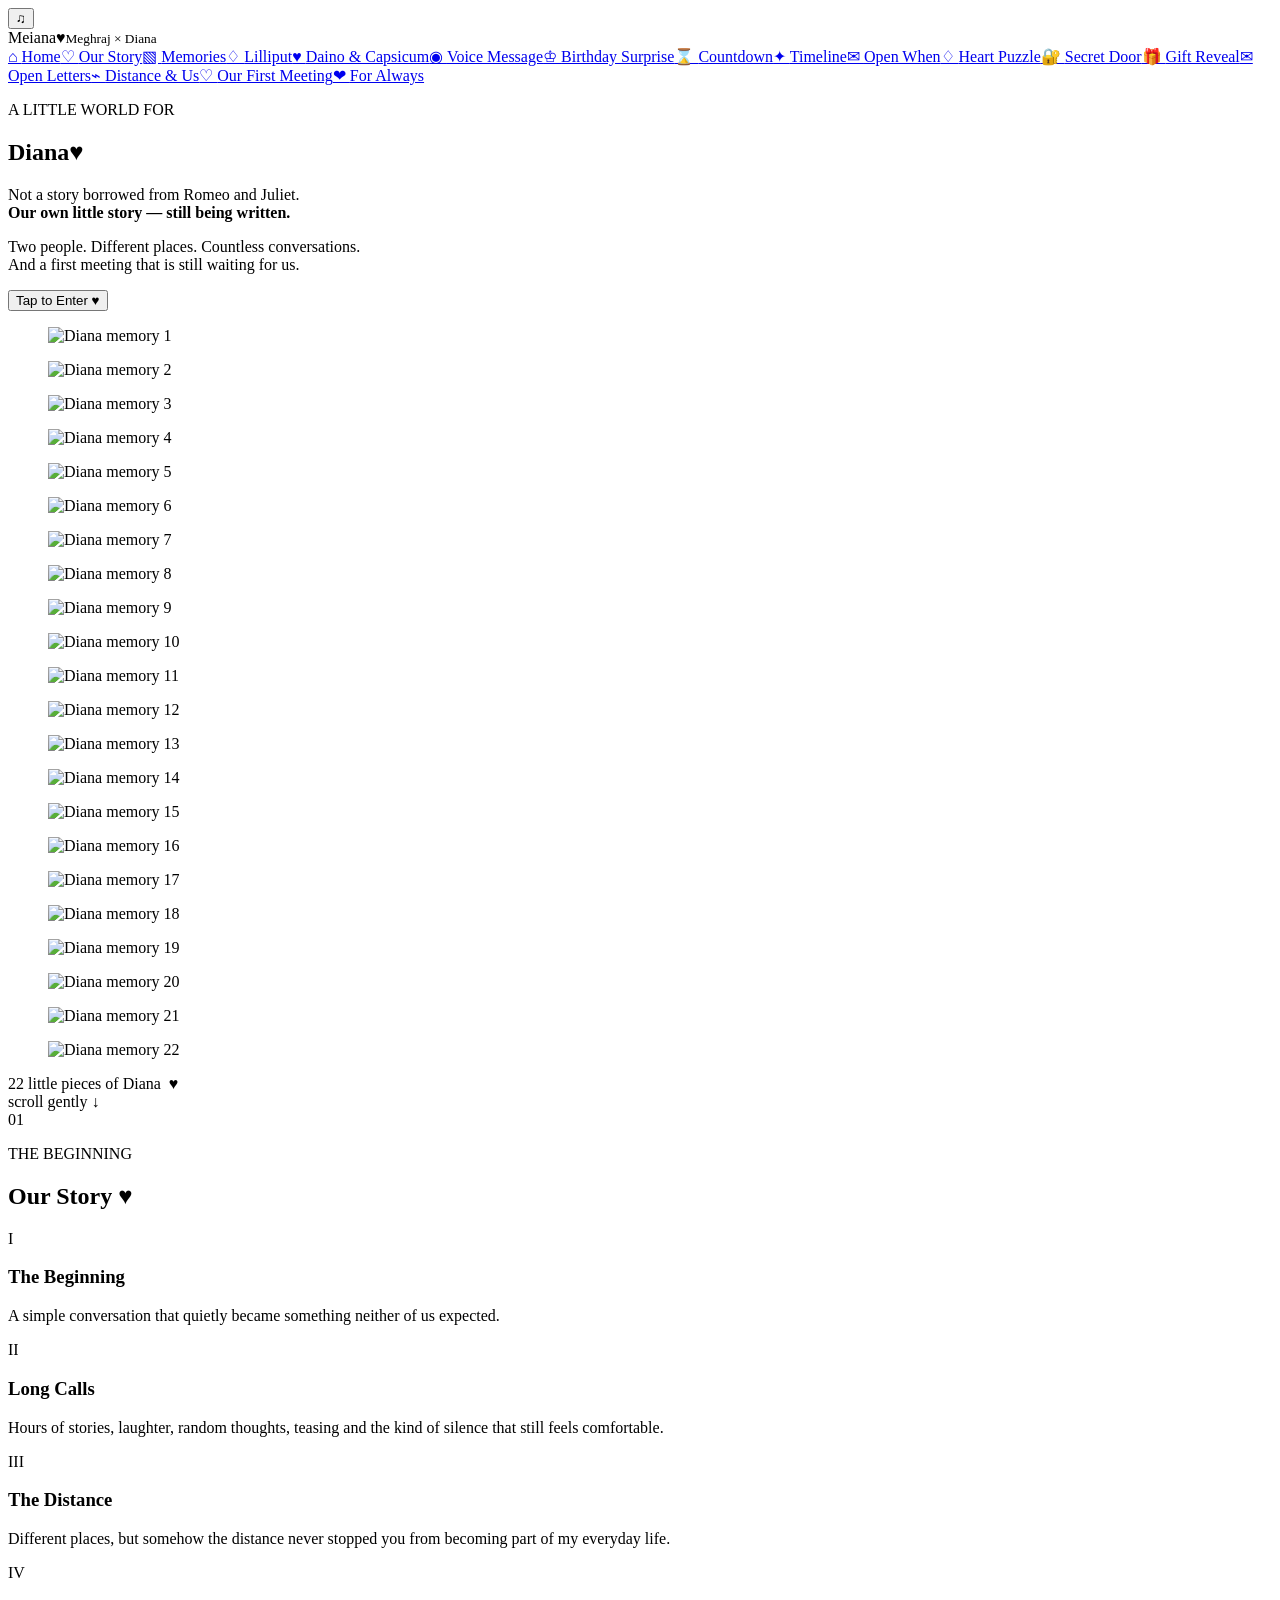
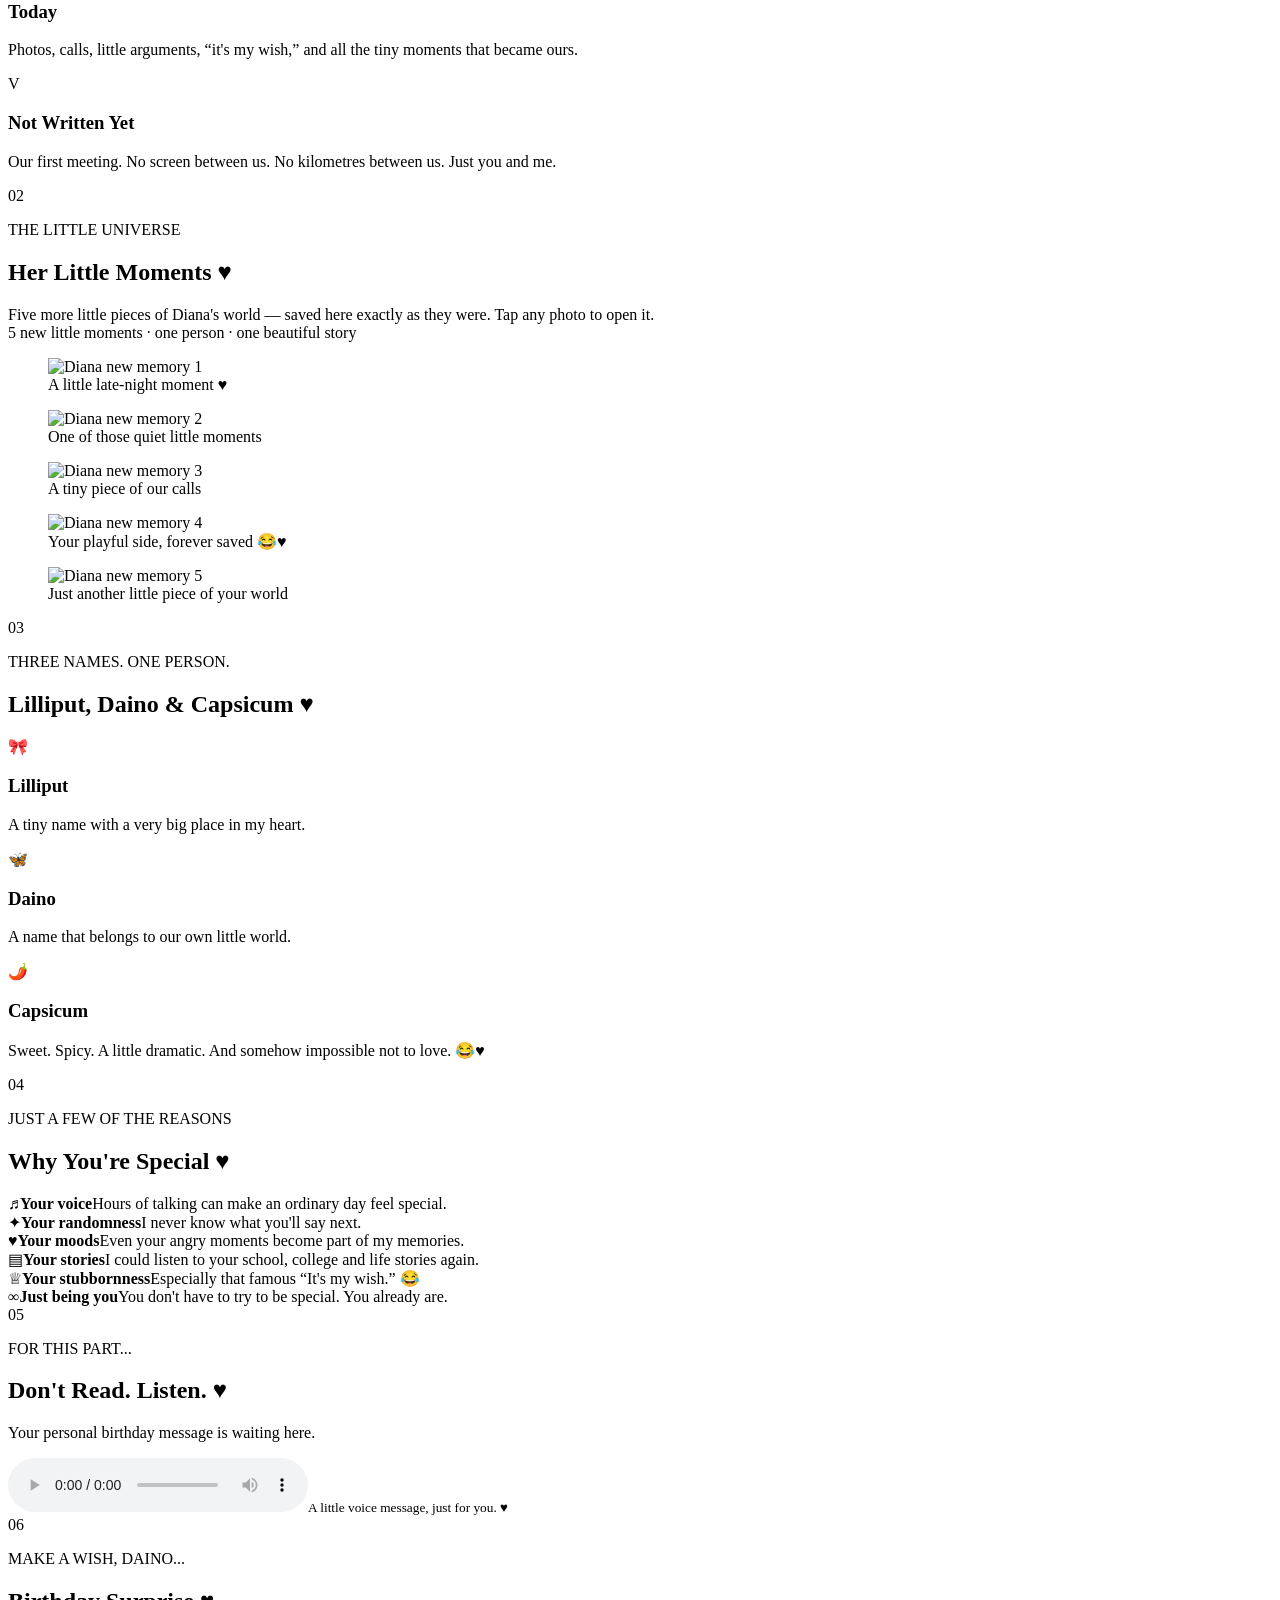
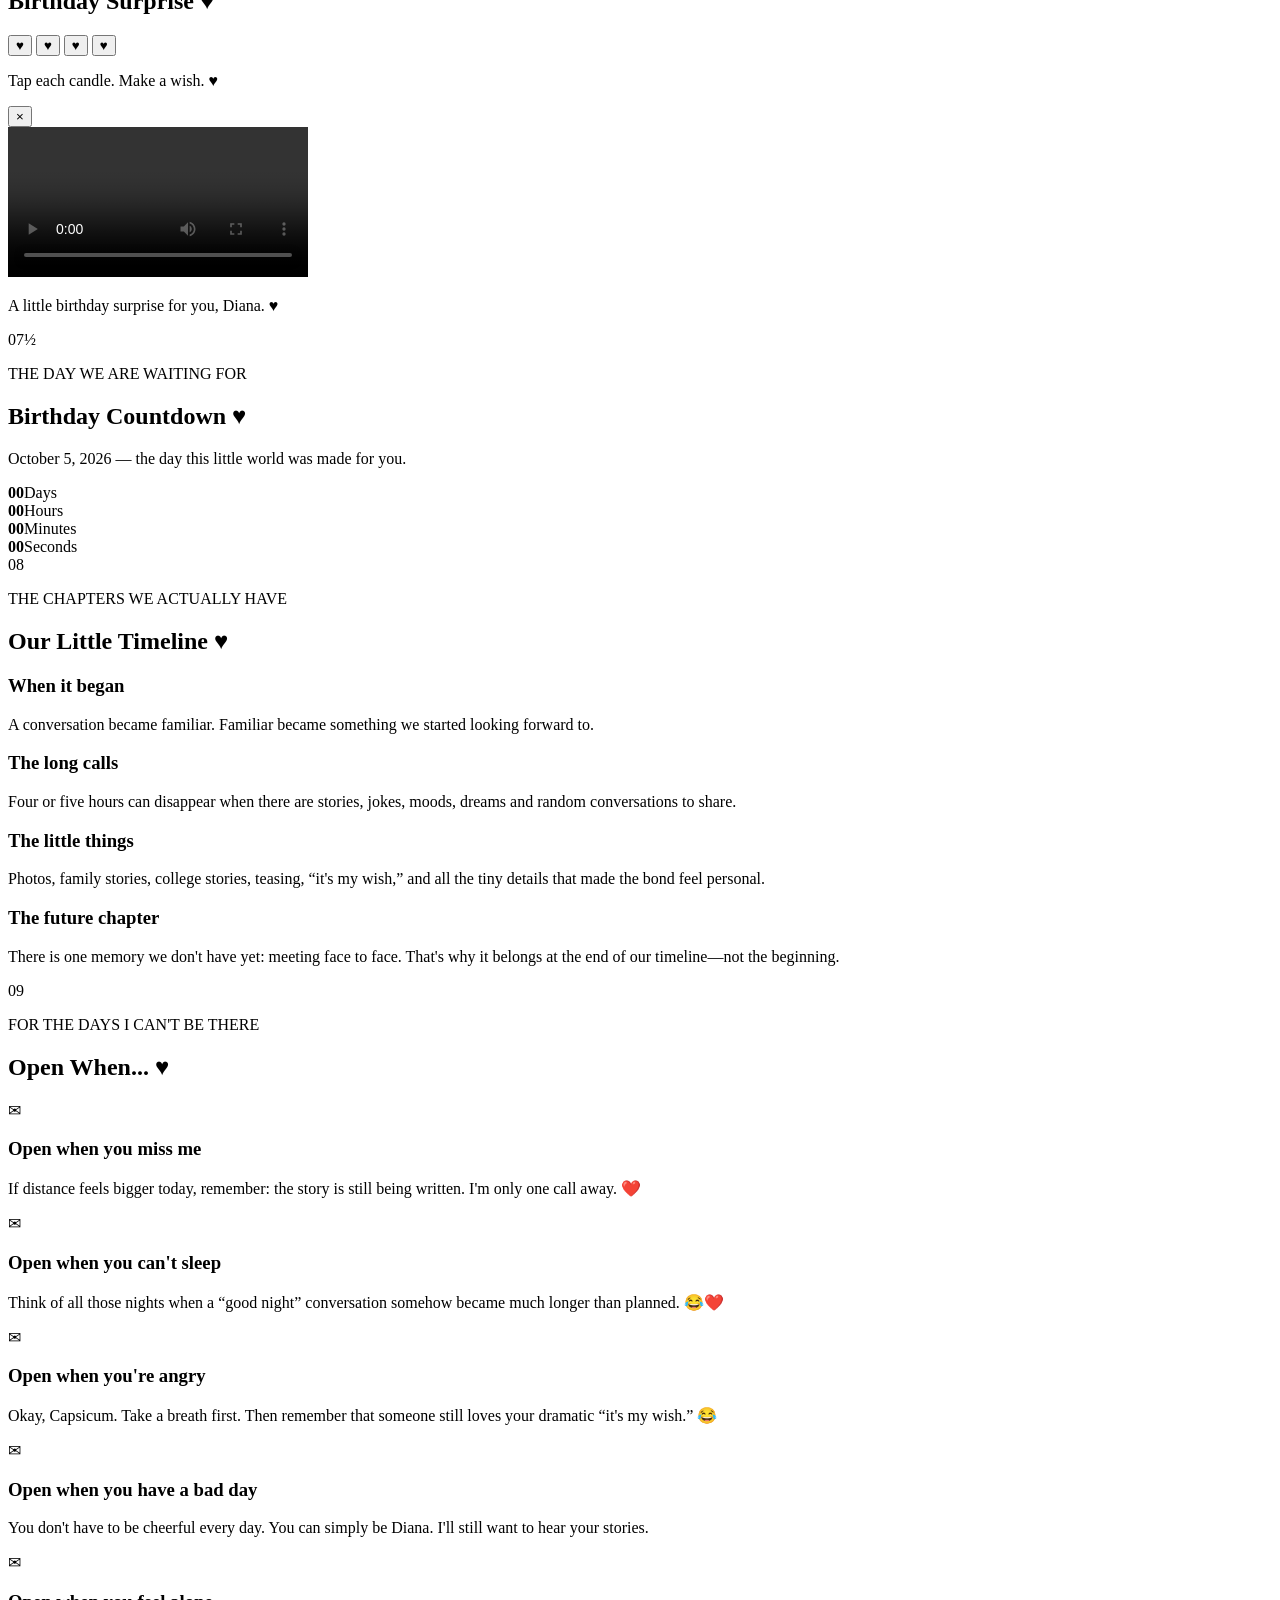
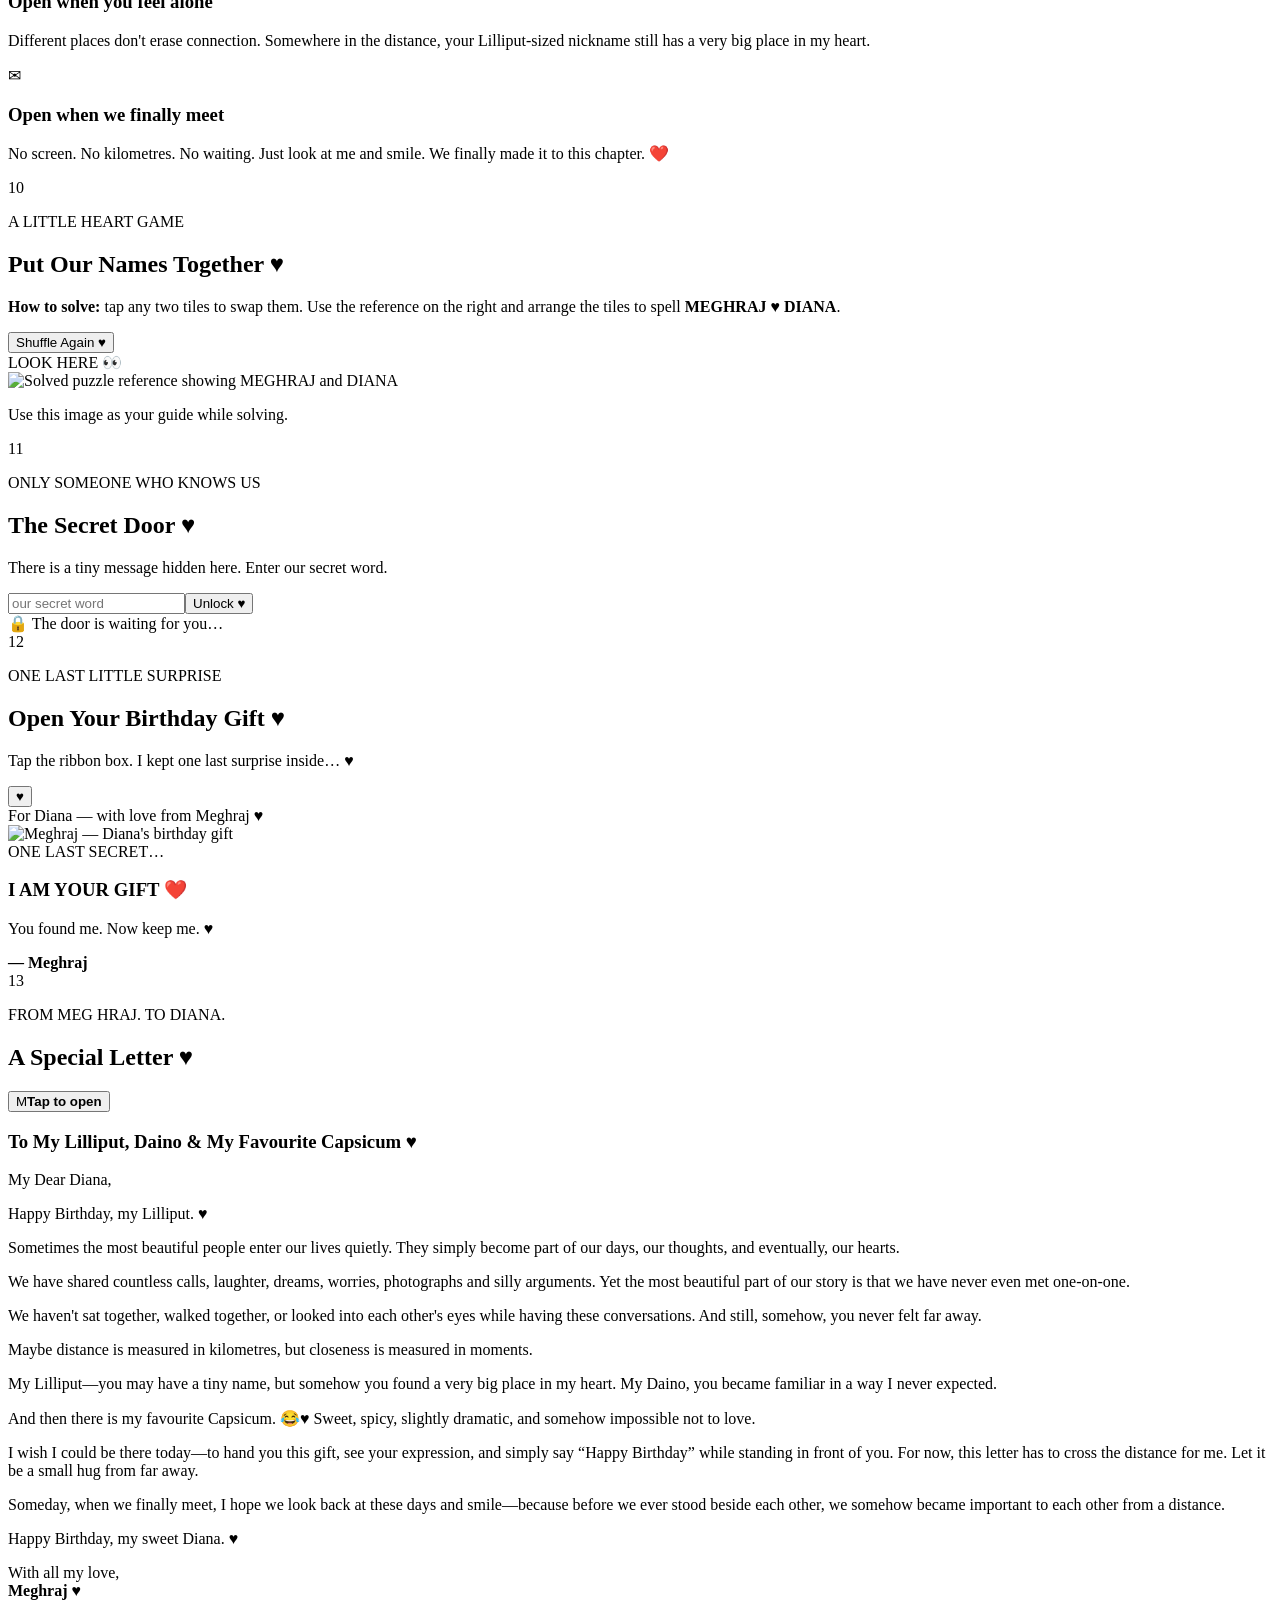
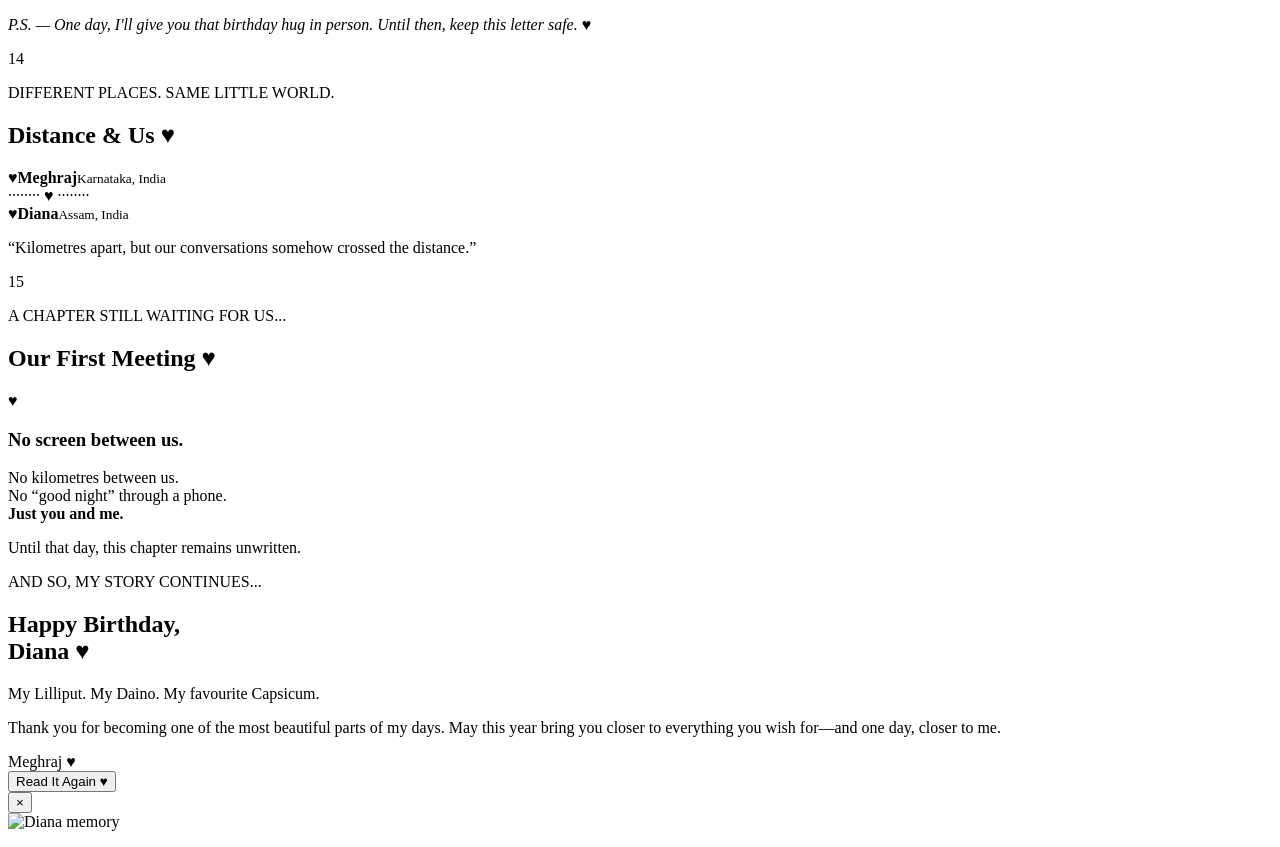
==== index.html @ f317f1fc "Add Meiana homepage and sections" ====
<!DOCTYPE html>
<html lang="en">
<head>
<meta charset="UTF-8"><meta name="viewport" content="width=device-width,initial-scale=1.0">
<title>Meiana — A Little World for Diana</title>
<meta name="description" content="A romantic birthday world made by Meghraj for Diana.">
<link rel="preconnect" href="https://fonts.googleapis.com"><link rel="preconnect" href="https://fonts.gstatic.com" crossorigin>
<link href="https://fonts.googleapis.com/css2?family=Cormorant+Garamond:wght@400;500;600;700&family=Great+Vibes&family=Montserrat:wght@300;400;500;600&display=swap" rel="stylesheet">
<link rel="stylesheet" href="css/style.css">
</head>
<body>
<div class="progress-line" id="progressLine"></div>
<button class="music-fab" id="musicFab" title="Play / pause birthday music" aria-label="Play / pause birthday music">♫</button>
<audio id="bgMusic" loop preload="auto"><source src="assets/diana-birthday-music.mp3" type="audio/mpeg"></audio>
<div class="petals" aria-hidden="true"></div>
<nav class="side-nav">
  <div class="brand">Meiana<span>♥</span><small>Meghraj × Diana</small></div>
  <a href="#home" class="active">⌂ <span>Home</span></a><a href="#story">♡ <span>Our Story</span></a><a href="#memories">▧ <span>Memories</span></a><a href="#names">♢ <span>Lilliput</span></a><a href="#special">♥ <span>Daino & Capsicum</span></a><a href="#voice">◉ <span>Voice Message</span></a><a href="#birthday">♔ <span>Birthday Surprise</span></a><a href="#countdown">⌛ <span>Countdown</span></a><a href="#timeline">✦ <span>Timeline</span></a><a href="#openwhen">✉ <span>Open When</span></a><a href="#puzzle">♢ <span>Heart Puzzle</span></a><a href="#secret">🔐 <span>Secret Door</span></a><a href="#gift">🎁 <span>Gift Reveal</span></a><a href="#letters">✉ <span>Open Letters</span></a><a href="#distance">⌁ <span>Distance & Us</span></a><a href="#meeting">♡ <span>Our First Meeting</span></a><a href="#final">❤ <span>For Always</span></a>
</nav>
<main>
<section id="home" class="hero">
  <div class="hero-photo" role="img" aria-label="Romantic Meiana background"></div>
  <div class="hero-overlay"></div>
  <div class="hero-content">
    <p class="eyebrow">A LITTLE WORLD FOR</p><h1>Diana<span>♥</span></h1>
    <p class="hero-copy">Not a story borrowed from Romeo and Juliet.<br><b>Our own little story — still being written.</b></p>
    <p class="hero-sub">Two people. Different places. Countless conversations.<br>And a first meeting that is still waiting for us.</p>
    <button class="ornate-btn" onclick="document.querySelector('#story').scrollIntoView({behavior:'smooth'})">Tap to Enter <span>♥</span></button>
  </div>

  <div class="home-memory-gallery" aria-label="Twenty-two little moments of Diana">
    <figure class="home-memory-card" style="--hx:-45%;--hy:-24%;--hr:-10deg;"><img src="assets/home-diana-01.jpg" alt="Diana memory 1" loading="lazy"></figure><figure class="home-memory-card" style="--hx:-33%;--hy:-4%;--hr:8deg;"><img src="assets/home-diana-02.jpg" alt="Diana memory 2" loading="lazy"></figure><figure class="home-memory-card" style="--hx:-31%;--hy:18%;--hr:-6deg;"><img src="assets/home-diana-03.jpg" alt="Diana memory 3" loading="lazy"></figure><figure class="home-memory-card" style="--hx:-46%;--hy:39%;--hr:7deg;"><img src="assets/home-diana-04.jpg" alt="Diana memory 4" loading="lazy"></figure><figure class="home-memory-card" style="--hx:-15%;--hy:43%;--hr:-4deg;"><img src="assets/home-diana-05.jpg" alt="Diana memory 5" loading="lazy"></figure><figure class="home-memory-card" style="--hx:0%;--hy:46%;--hr:4deg;"><img src="assets/home-diana-06.jpg" alt="Diana memory 6" loading="lazy"></figure><figure class="home-memory-card" style="--hx:15%;--hy:43%;--hr:-7deg;"><img src="assets/home-diana-07.jpg" alt="Diana memory 7" loading="lazy"></figure><figure class="home-memory-card" style="--hx:31%;--hy:39%;--hr:7deg;"><img src="assets/home-diana-08.jpg" alt="Diana memory 8" loading="lazy"></figure><figure class="home-memory-card" style="--hx:46%;--hy:18%;--hr:-5deg;"><img src="assets/home-diana-09.jpg" alt="Diana memory 9" loading="lazy"></figure><figure class="home-memory-card" style="--hx:33%;--hy:-4%;--hr:7deg;"><img src="assets/home-diana-10.jpg" alt="Diana memory 10" loading="lazy"></figure><figure class="home-memory-card" style="--hx:45%;--hy:-25%;--hr:-7deg;"><img src="assets/home-diana-11.jpg" alt="Diana memory 11" loading="lazy"></figure><figure class="home-memory-card" style="--hx:23%;--hy:-31%;--hr:4deg;"><img src="assets/home-diana-12.jpg" alt="Diana memory 12" loading="lazy"></figure><figure class="home-memory-card" style="--hx:10%;--hy:-35%;--hr:-5deg;"><img src="assets/home-diana-13.jpg" alt="Diana memory 13" loading="lazy"></figure><figure class="home-memory-card" style="--hx:-10%;--hy:-35%;--hr:6deg;"><img src="assets/home-diana-14.jpg" alt="Diana memory 14" loading="lazy"></figure><figure class="home-memory-card" style="--hx:-23%;--hy:-31%;--hr:-7deg;"><img src="assets/home-diana-15.jpg" alt="Diana memory 15" loading="lazy"></figure><figure class="home-memory-card" style="--hx:-19%;--hy:-18%;--hr:4deg;"><img src="assets/home-diana-16.jpg" alt="Diana memory 16" loading="lazy"></figure><figure class="home-memory-card" style="--hx:-8%;--hy:-24%;--hr:-5deg;"><img src="assets/home-diana-17.jpg" alt="Diana memory 17" loading="lazy"></figure><figure class="home-memory-card" style="--hx:8%;--hy:-24%;--hr:5deg;"><img src="assets/home-diana-18.jpg" alt="Diana memory 18" loading="lazy"></figure><figure class="home-memory-card" style="--hx:19%;--hy:-18%;--hr:-4deg;"><img src="assets/home-diana-19.jpg" alt="Diana memory 19" loading="lazy"></figure><figure class="home-memory-card" style="--hx:-55%;--hy:3%;--hr:3deg;"><img src="assets/home-diana-20.jpg" alt="Diana memory 20" loading="lazy"></figure><figure class="home-memory-card" style="--hx:55%;--hy:3%;--hr:-3deg;"><img src="assets/home-diana-21.jpg" alt="Diana memory 21" loading="lazy"></figure><figure class="home-memory-card" style="--hx:0%;--hy:33%;--hr:2deg;"><img src="assets/home-diana-22.jpg" alt="Diana memory 22" loading="lazy"></figure>
  </div>
  <div class="home-memory-label">22 little pieces of Diana&nbsp; ♥</div>
  <div class="scroll-note">scroll gently ↓</div>
</section>

<section id="story" class="paper section">
  <div class="section-head"><span>01</span><div><p>THE BEGINNING</p><h2>Our Story <i>♥</i></h2></div></div>
  <div class="story-grid">
    <article><div class="chapter-no">I</div><h3>The Beginning</h3><p>A simple conversation that quietly became something neither of us expected.</p></article>
    <article><div class="chapter-no">II</div><h3>Long Calls</h3><p>Hours of stories, laughter, random thoughts, teasing and the kind of silence that still feels comfortable.</p></article>
    <article><div class="chapter-no">III</div><h3>The Distance</h3><p>Different places, but somehow the distance never stopped you from becoming part of my everyday life.</p></article>
    <article><div class="chapter-no">IV</div><h3>Today</h3><p>Photos, calls, little arguments, “it's my wish,” and all the tiny moments that became ours.</p></article>
    <article><div class="chapter-no">V</div><h3>Not Written Yet</h3><p>Our first meeting. No screen between us. No kilometres between us. Just you and me.</p></article>
  </div>
</section>

<section id="memories" class="rose-section section">
  <div class="section-head light"><span>02</span><div><p>THE LITTLE UNIVERSE</p><h2>Her Little Moments <i>♥</i></h2></div></div>
  <div class="memory-note">Five more little pieces of Diana's world — saved here exactly as they were. Tap any photo to open it.</div>
  <div class="memory-count"><span>5</span> new little moments · one person · one beautiful story</div>
  <div class="memory-wall">
    <figure class="memory-photo tilt1" tabindex="0" data-full="assets/diana-photos/memory-new-1.png"><img src="assets/diana-photos/memory-new-1.png" alt="Diana new memory 1" loading="lazy"><figcaption>A little late-night moment ♥</figcaption></figure><figure class="memory-photo tilt3" tabindex="0" data-full="assets/diana-photos/memory-new-2.png"><img src="assets/diana-photos/memory-new-2.png" alt="Diana new memory 2" loading="lazy"><figcaption>One of those quiet little moments</figcaption></figure><figure class="memory-photo tilt5" tabindex="0" data-full="assets/diana-photos/memory-new-3.png"><img src="assets/diana-photos/memory-new-3.png" alt="Diana new memory 3" loading="lazy"><figcaption>A tiny piece of our calls</figcaption></figure><figure class="memory-photo tilt2" tabindex="0" data-full="assets/diana-photos/memory-new-4.png"><img src="assets/diana-photos/memory-new-4.png" alt="Diana new memory 4" loading="lazy"><figcaption>Your playful side, forever saved 😂♥</figcaption></figure><figure class="memory-photo tilt4" tabindex="0" data-full="assets/diana-photos/memory-new-5.png"><img src="assets/diana-photos/memory-new-5.png" alt="Diana new memory 5" loading="lazy"><figcaption>Just another little piece of your world</figcaption></figure>
  </div>
</section>

<section id="names" class="paper section">
 <div class="section-head"><span>03</span><div><p>THREE NAMES. ONE PERSON.</p><h2>Lilliput, Daino & Capsicum <i>♥</i></h2></div></div>
 <div class="name-cards"><article><div class="symbol">🎀</div><h3>Lilliput</h3><p>A tiny name with a very big place in my heart.</p></article><article><div class="symbol">🦋</div><h3>Daino</h3><p>A name that belongs to our own little world.</p></article><article><div class="symbol">🌶️</div><h3>Capsicum</h3><p>Sweet. Spicy. A little dramatic. And somehow impossible not to love. 😂♥</p></article></div>
</section>

<section id="special" class="cream section">
 <div class="section-head"><span>04</span><div><p>JUST A FEW OF THE REASONS</p><h2>Why You're Special <i>♥</i></h2></div></div>
 <div class="reason-grid"><div class="reason">♬<b>Your voice</b><span>Hours of talking can make an ordinary day feel special.</span></div><div class="reason">✦<b>Your randomness</b><span>I never know what you'll say next.</span></div><div class="reason">♥<b>Your moods</b><span>Even your angry moments become part of my memories.</span></div><div class="reason">▤<b>Your stories</b><span>I could listen to your school, college and life stories again.</span></div><div class="reason">♕<b>Your stubbornness</b><span>Especially that famous “It's my wish.” 😂</span></div><div class="reason">∞<b>Just being you</b><span>You don't have to try to be special. You already are.</span></div></div>
</section>

<section id="voice" class="rose-section section">
 <div class="section-head light"><span>05</span><div><p>FOR THIS PART...</p><h2>Don't Read. Listen. <i>♥</i></h2></div></div>
 <div class="voice-box"><p>Your personal birthday message is waiting here.</p><audio controls><source src="assets/voice.mp3" type="audio/mpeg">Your browser does not support audio.</audio><small>A little voice message, just for you. ♥</small></div>
</section>

<section id="birthday" class="birthday section">
 <div class="section-head light"><span>06</span><div><p>MAKE A WISH, DAINO...</p><h2>Birthday Surprise <i>♥</i></h2></div></div>
 <div class="cake-wrap"><div class="cake">
  <div class="candles" aria-label="Birthday candles">
   <button class="candle" type="button" onclick="blow(this)" aria-label="Blow candle 1"><span class="flame">♥</span></button>
   <button class="candle" type="button" onclick="blow(this)" aria-label="Blow candle 2"><span class="flame">♥</span></button>
   <button class="candle" type="button" onclick="blow(this)" aria-label="Blow candle 3"><span class="flame">♥</span></button>
   <button class="candle" type="button" onclick="blow(this)" aria-label="Blow candle 4"><span class="flame">♥</span></button>
  </div>
  <div class="top"></div><div class="layer"></div><div class="base"></div>
 </div><p id="wishText">Tap each candle. Make a wish. ♥</p></div>
</section>

<div class="birthday-video-overlay" id="birthdayVideoOverlay" aria-hidden="true"><button class="birthday-video-close" id="birthdayVideoClose" aria-label="Close birthday video">×</button><div class="birthday-video-inner"><video id="birthdaySurpriseVideo" playsinline preload="metadata" controls><source src="assets/birthday-cake-video.mp4" type="video/mp4"></video><p class="birthday-video-caption">A little birthday surprise for you, Diana. ♥</p></div></div>

<section id="countdown" class="countdown-section section">
 <div class="section-head"><span>07½</span><div><p>THE DAY WE ARE WAITING FOR</p><h2>Birthday Countdown <i>♥</i></h2></div></div>
 <p class="center-quote">October 5, 2026 — the day this little world was made for you.</p>
 <div class="countdown-grid"><div class="countbox"><strong id="days">00</strong><span>Days</span></div><div class="countbox"><strong id="hours">00</strong><span>Hours</span></div><div class="countbox"><strong id="minutes">00</strong><span>Minutes</span></div><div class="countbox"><strong id="seconds">00</strong><span>Seconds</span></div></div>
</section>

<section id="timeline" class="paper section"><div class="section-head"><span>08</span><div><p>THE CHAPTERS WE ACTUALLY HAVE</p><h2>Our Little Timeline <i>♥</i></h2></div></div><div class="timeline"><div class="timeline-item"><h3>When it began</h3><p>A conversation became familiar. Familiar became something we started looking forward to.</p></div><div class="timeline-item"><h3>The long calls</h3><p>Four or five hours can disappear when there are stories, jokes, moods, dreams and random conversations to share.</p></div><div class="timeline-item"><h3>The little things</h3><p>Photos, family stories, college stories, teasing, “it's my wish,” and all the tiny details that made the bond feel personal.</p></div><div class="timeline-item"><h3>The future chapter</h3><p>There is one memory we don't have yet: meeting face to face. That's why it belongs at the end of our timeline—not the beginning.</p></div></div></section>

<section id="openwhen" class="cream section">
 <div class="section-head"><span>09</span><div><p>FOR THE DAYS I CAN'T BE THERE</p><h2>Open When... <i>♥</i></h2></div></div>
 <div class="openwhen-grid"><article class="when-card" onclick="toggleWhen(this)"><span class="lock">✉</span><h3 class="tease">Open when you miss me</h3><p class="hidden-msg">If distance feels bigger today, remember: the story is still being written. I'm only one call away. ❤️</p></article><article class="when-card" onclick="toggleWhen(this)"><span class="lock">✉</span><h3 class="tease">Open when you can't sleep</h3><p class="hidden-msg">Think of all those nights when a “good night” conversation somehow became much longer than planned. 😂❤️</p></article><article class="when-card" onclick="toggleWhen(this)"><span class="lock">✉</span><h3 class="tease">Open when you're angry</h3><p class="hidden-msg">Okay, Capsicum. Take a breath first. Then remember that someone still loves your dramatic “it's my wish.” 😂</p></article><article class="when-card" onclick="toggleWhen(this)"><span class="lock">✉</span><h3 class="tease">Open when you have a bad day</h3><p class="hidden-msg">You don't have to be cheerful every day. You can simply be Diana. I'll still want to hear your stories.</p></article><article class="when-card" onclick="toggleWhen(this)"><span class="lock">✉</span><h3 class="tease">Open when you feel alone</h3><p class="hidden-msg">Different places don't erase connection. Somewhere in the distance, your Lilliput-sized nickname still has a very big place in my heart.</p></article><article class="when-card" onclick="toggleWhen(this)"><span class="lock">✉</span><h3 class="tease">Open when we finally meet</h3><p class="hidden-msg">No screen. No kilometres. No waiting. Just look at me and smile. We finally made it to this chapter. ❤️</p></article></div>
</section>

<section id="puzzle" class="rose-section section">
 <div class="section-head light"><span>10</span><div><p>A LITTLE HEART GAME</p><h2>Put Our Names Together <i>♥</i></h2></div></div>
 <div class="puzzle-layout"><div class="puzzle-panel"><p class="puzzle-note"><b>How to solve:</b> tap any two tiles to swap them. Use the reference on the right and arrange the tiles to spell <b>MEGHRAJ ♥ DIANA</b>.</p><div class="puzzle" id="puzzle" aria-label="Meghraj and Diana name puzzle"></div><div class="puzzle-actions"><button class="puzzle-shuffle" id="puzzleShuffle" type="button">Shuffle Again ♥</button></div><div class="puzzle-complete" id="puzzleComplete" aria-live="polite"></div></div><aside class="puzzle-reference-card"><div class="reference-tag">LOOK HERE 👀</div><img src="assets/puzzle-reference.png" alt="Solved puzzle reference showing MEGHRAJ and DIANA"><p>Use this image as your guide while solving.</p></aside></div>
</section>

<section id="secret" class="secret-section section">
 <div class="section-head light"><span>11</span><div><p>ONLY SOMEONE WHO KNOWS US</p><h2>The Secret Door <i>♥</i></h2></div></div>
 <div class="secret-box"><p>There is a tiny message hidden here. Enter our secret word.</p><input class="secret-input" id="secretInput" placeholder="our secret word" autocomplete="off" aria-label="Secret word"><button class="secret-btn" type="button" onclick="unlockSecret()">Unlock ♥</button><div class="secret-door-status" id="secretDoorStatus" aria-live="polite">🔒 The door is waiting for you…</div><div class="secret-result" id="secretResult" aria-live="polite"></div></div>
</section>

<section id="gift" class="gift-section section">
 <div class="section-head"><span>12</span><div><p>ONE LAST LITTLE SURPRISE</p><h2>Open Your Birthday Gift <i>♥</i></h2></div></div>
 <div class="gift-box" id="giftBox"><p class="gift-hint">Tap the ribbon box. I kept one last surprise inside… ♥</p><button class="gift-lid" type="button" onclick="openGift()" aria-label="Open Diana's birthday gift"><span class="gift-ribbon-cross"></span><span class="gift-bow">♥</span></button><div class="gift-body"><div class="inside">For Diana — with love from Meghraj ♥</div></div><div class="gift-reveal" id="giftReveal" aria-hidden="true"><div class="gift-photo-frame"><img src="assets/megharaj-gift.png" alt="Meghraj — Diana's birthday gift"></div><div class="gift-message"><span class="tiny-kicker">ONE LAST SECRET…</span><h3>I AM YOUR GIFT ❤️</h3><p>You found me. Now keep me. ♥</p><b>— Meghraj</b></div></div></div>
</section>

<section id="letters" class="paper section letter-section">
 <div class="section-head"><span>13</span><div><p>FROM MEG HRAJ. TO DIANA.</p><h2>A Special Letter <i>♥</i></h2></div></div>
 <button class="envelope" onclick="openLetter()"><span class="wax">M</span><b>Tap to open</b></button>
 <div class="letter hidden" id="letter"><h3>To My Lilliput, Daino & My Favourite Capsicum ♥</h3><p>My Dear Diana,</p><p>Happy Birthday, my Lilliput. ♥</p><p>Sometimes the most beautiful people enter our lives quietly. They simply become part of our days, our thoughts, and eventually, our hearts.</p><p>We have shared countless calls, laughter, dreams, worries, photographs and silly arguments. Yet the most beautiful part of our story is that we have never even met one-on-one.</p><p>We haven't sat together, walked together, or looked into each other's eyes while having these conversations. And still, somehow, you never felt far away.</p><p>Maybe distance is measured in kilometres, but closeness is measured in moments.</p><p>My Lilliput—you may have a tiny name, but somehow you found a very big place in my heart. My Daino, you became familiar in a way I never expected.</p><p>And then there is my favourite Capsicum. 😂♥ Sweet, spicy, slightly dramatic, and somehow impossible not to love.</p><p>I wish I could be there today—to hand you this gift, see your expression, and simply say “Happy Birthday” while standing in front of you. For now, this letter has to cross the distance for me. Let it be a small hug from far away.</p><p>Someday, when we finally meet, I hope we look back at these days and smile—because before we ever stood beside each other, we somehow became important to each other from a distance.</p><p>Happy Birthday, my sweet Diana. ♥</p><p>With all my love,<br><b>Meghraj ♥</b></p><p><i>P.S. — One day, I'll give you that birthday hug in person. Until then, keep this letter safe. ♥</i></p></div>
</section>

<section id="distance" class="distance section"><div class="section-head"><span>14</span><div><p>DIFFERENT PLACES. SAME LITTLE WORLD.</p><h2>Distance & Us <i>♥</i></h2></div></div><div class="route"><div><span>♥</span><b>Meghraj</b><small>Karnataka, India</small></div><div class="dashed">········ ♥ ········</div><div><span>♥</span><b>Diana</b><small>Assam, India</small></div></div><p class="center-quote">“Kilometres apart, but our conversations somehow crossed the distance.”</p></section>

<section id="meeting" class="meeting paper section"><div class="section-head"><span>15</span><div><p>A CHAPTER STILL WAITING FOR US...</p><h2>Our First Meeting <i>♥</i></h2></div></div><div class="meeting-card"><div class="arch">♥</div><h3>No screen between us.</h3><p>No kilometres between us.<br>No “good night” through a phone.<br><b>Just you and me.</b></p><p>Until that day, this chapter remains unwritten.</p></div></section>

<section id="final" class="final section"><div class="final-inner"><p class="eyebrow">AND SO, MY STORY CONTINUES...</p><h2>Happy Birthday,<br><span>Diana ♥</span></h2><p>My Lilliput. My Daino. My favourite Capsicum.</p><p class="tiny">Thank you for becoming one of the most beautiful parts of my days. May this year bring you closer to everything you wish for—and one day, closer to me.</p><div class="signature">Meghraj <span>♥</span></div><button class="ornate-btn" onclick="window.scrollTo({top:0,behavior:'smooth'})">Read It Again ♥</button></div></section>
</main>

<div class="photo-lightbox" id="photoLightbox" aria-hidden="true"><button class="lightbox-close" id="lightboxClose" aria-label="Close photo">×</button><div class="lightbox-inner"><img id="lightboxImage" src="" alt="Diana memory"><p id="lightboxCaption"></p></div></div>
<div id="toast"></div>
<script src="js/script.js"></script>
</body></html>
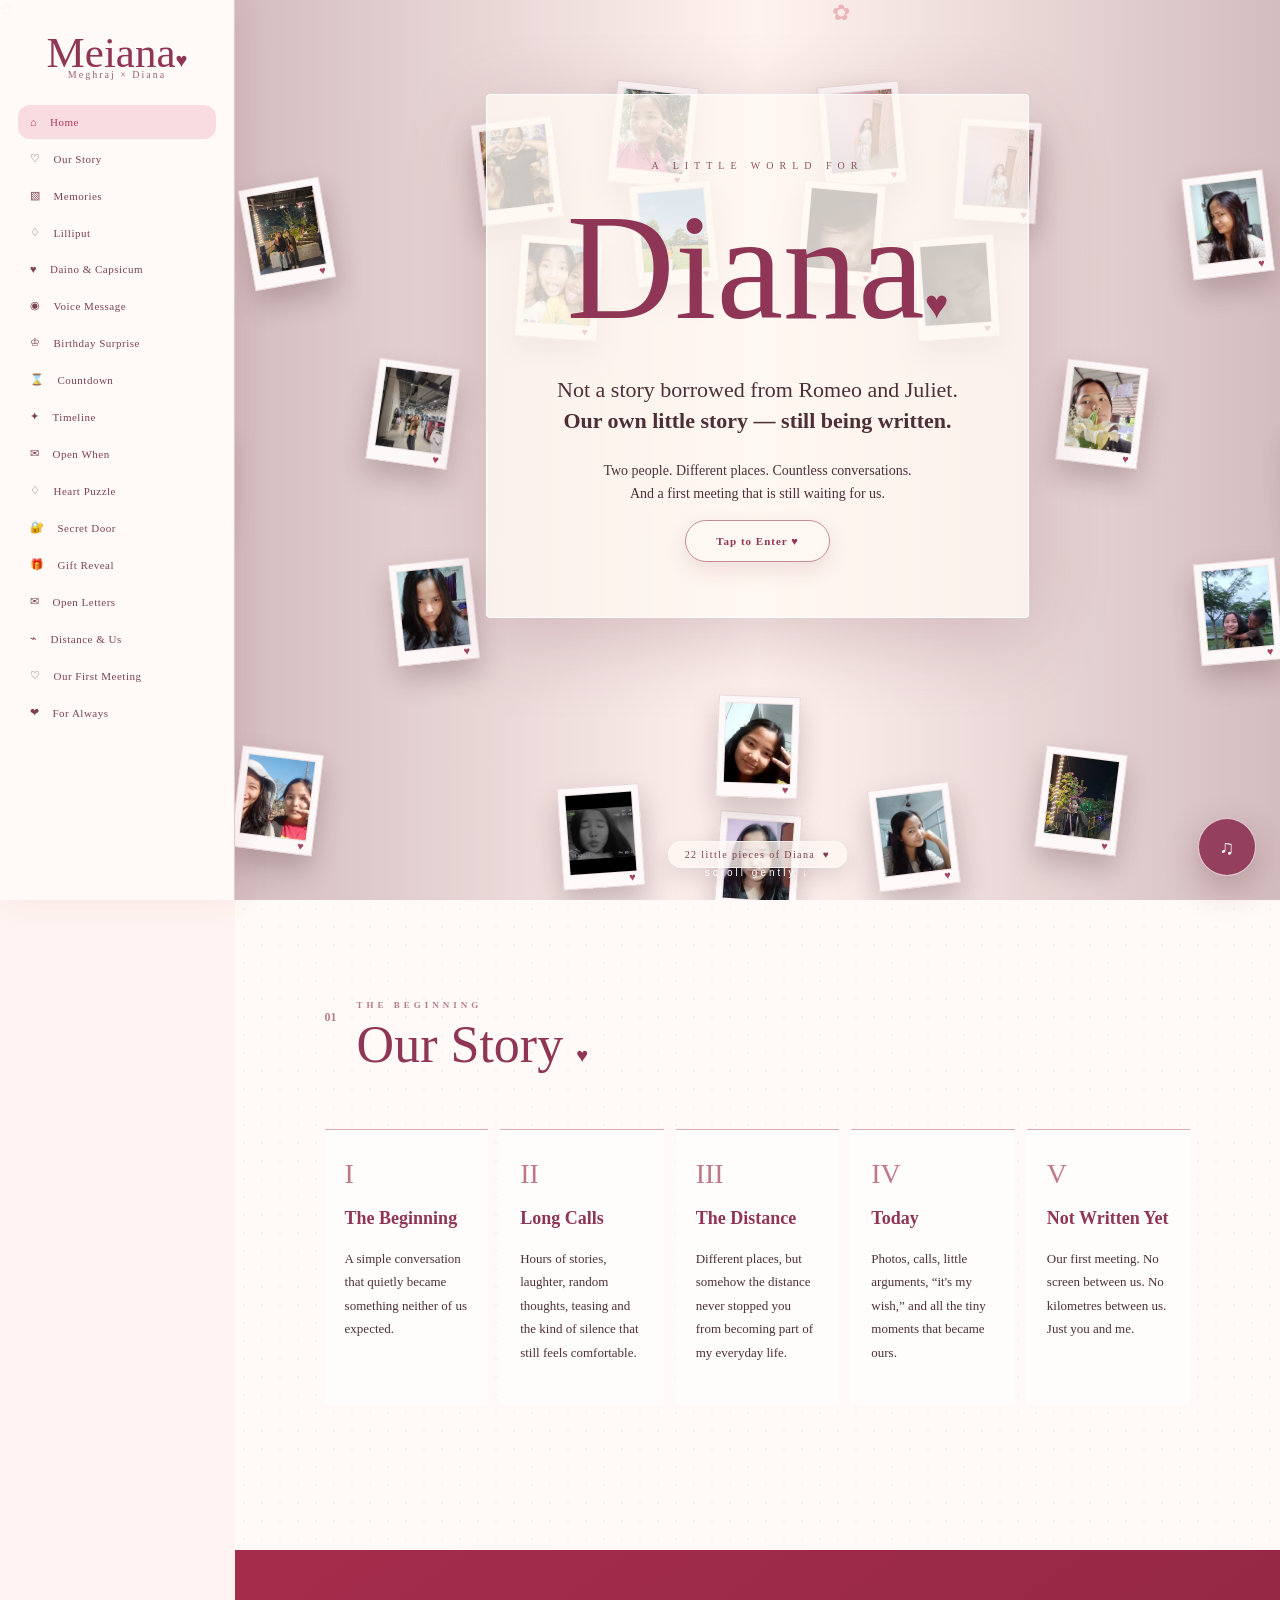
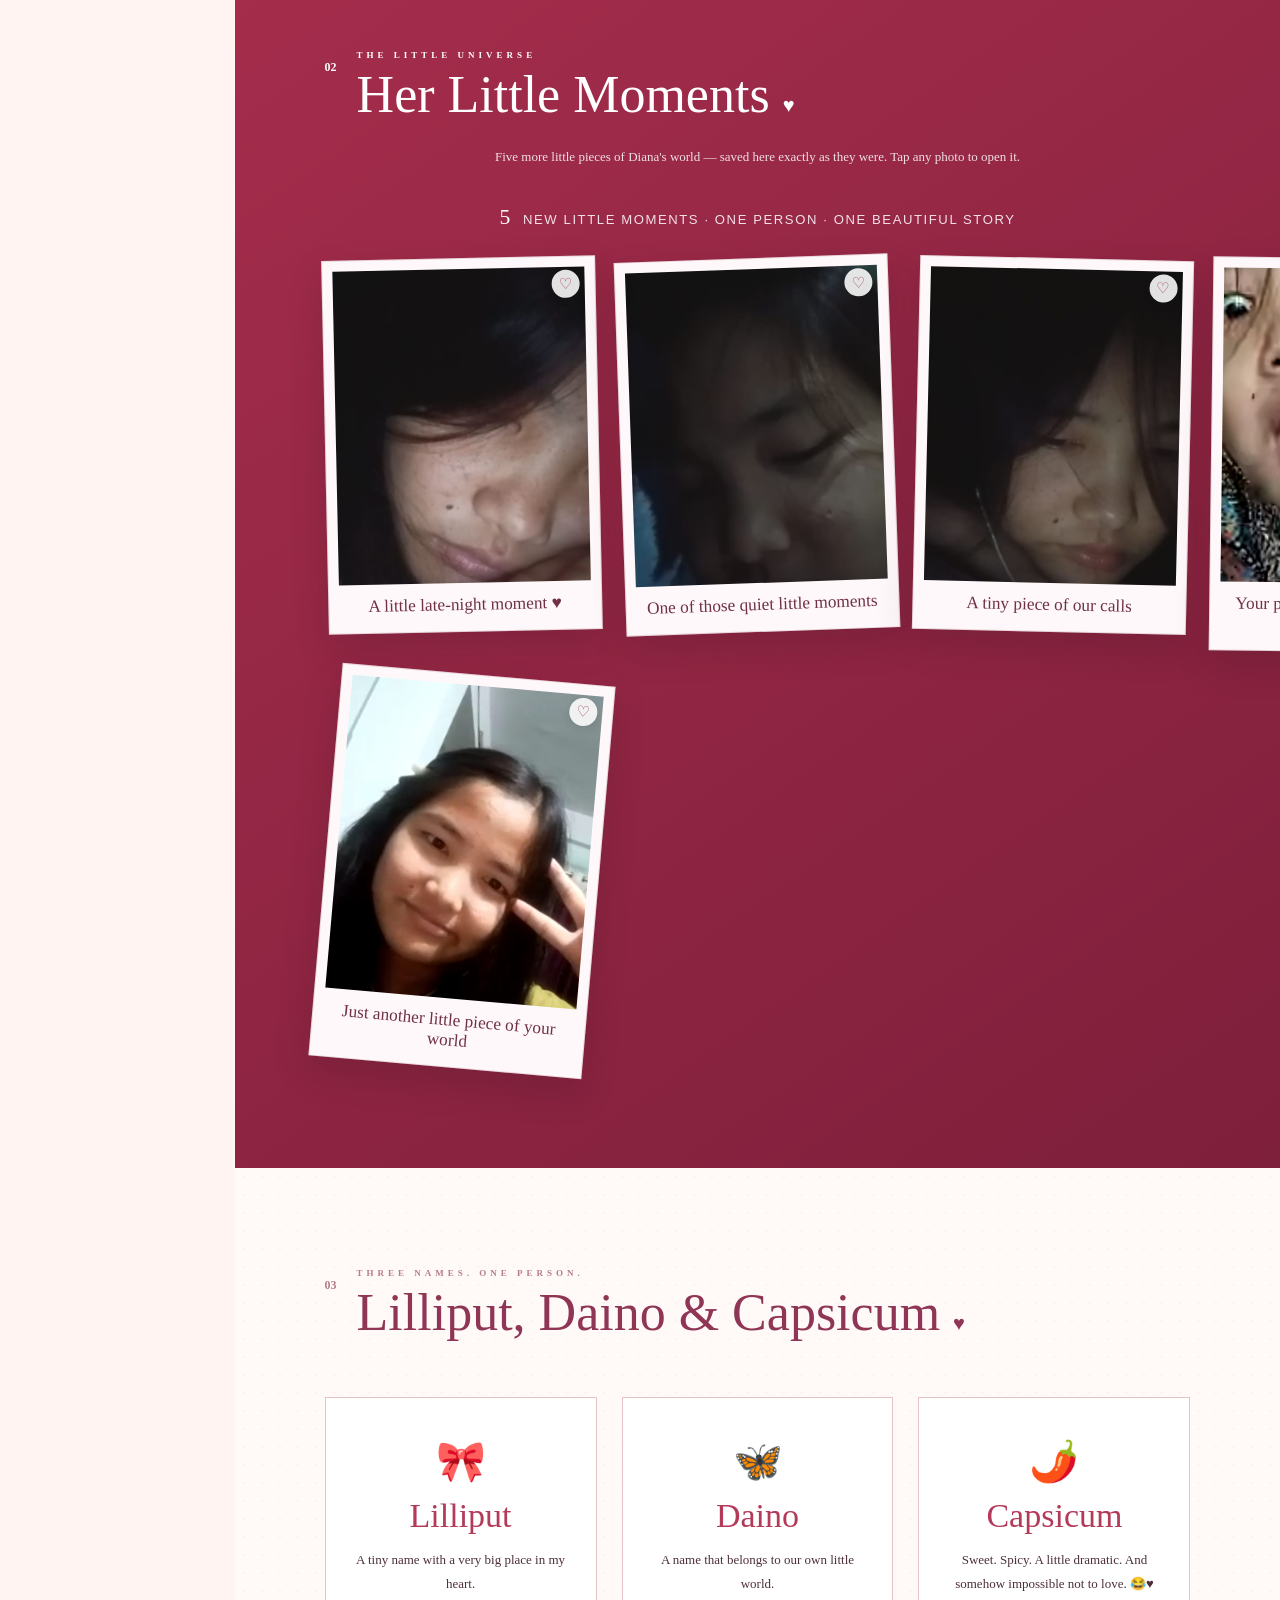
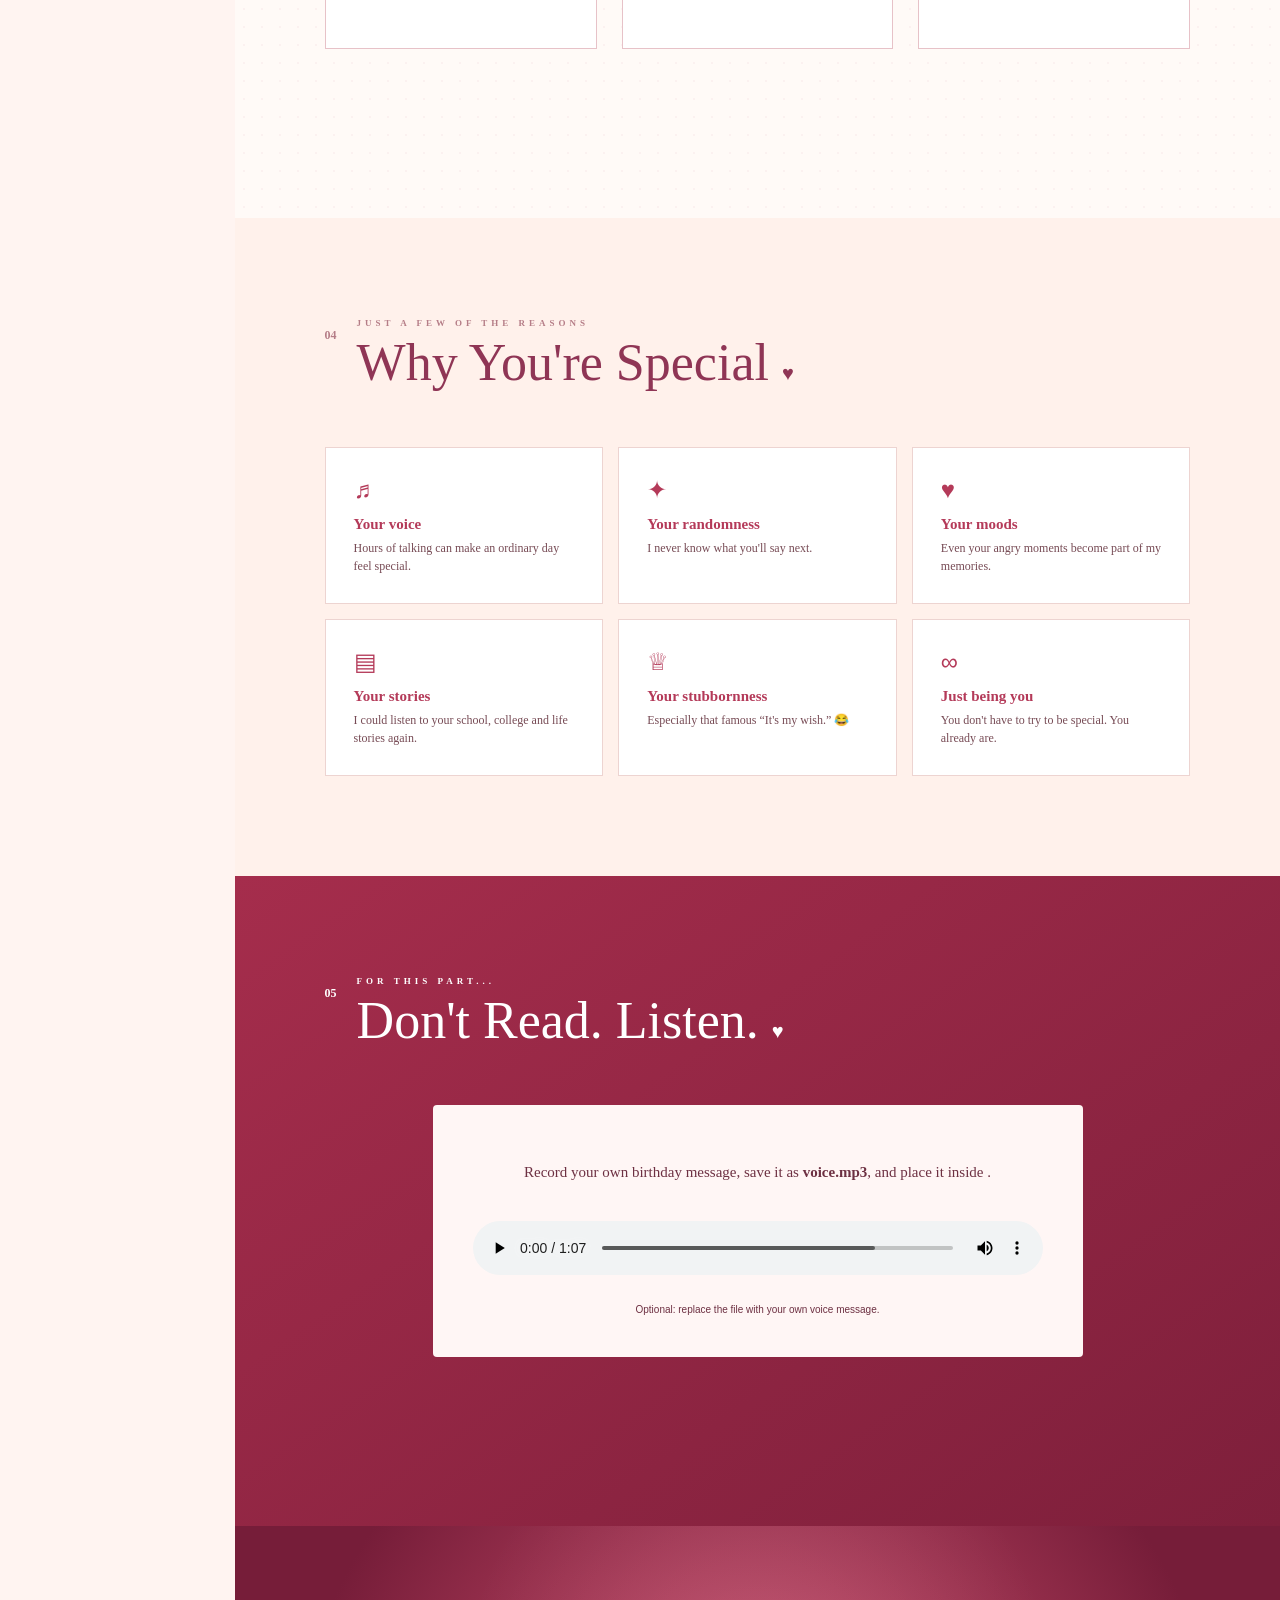
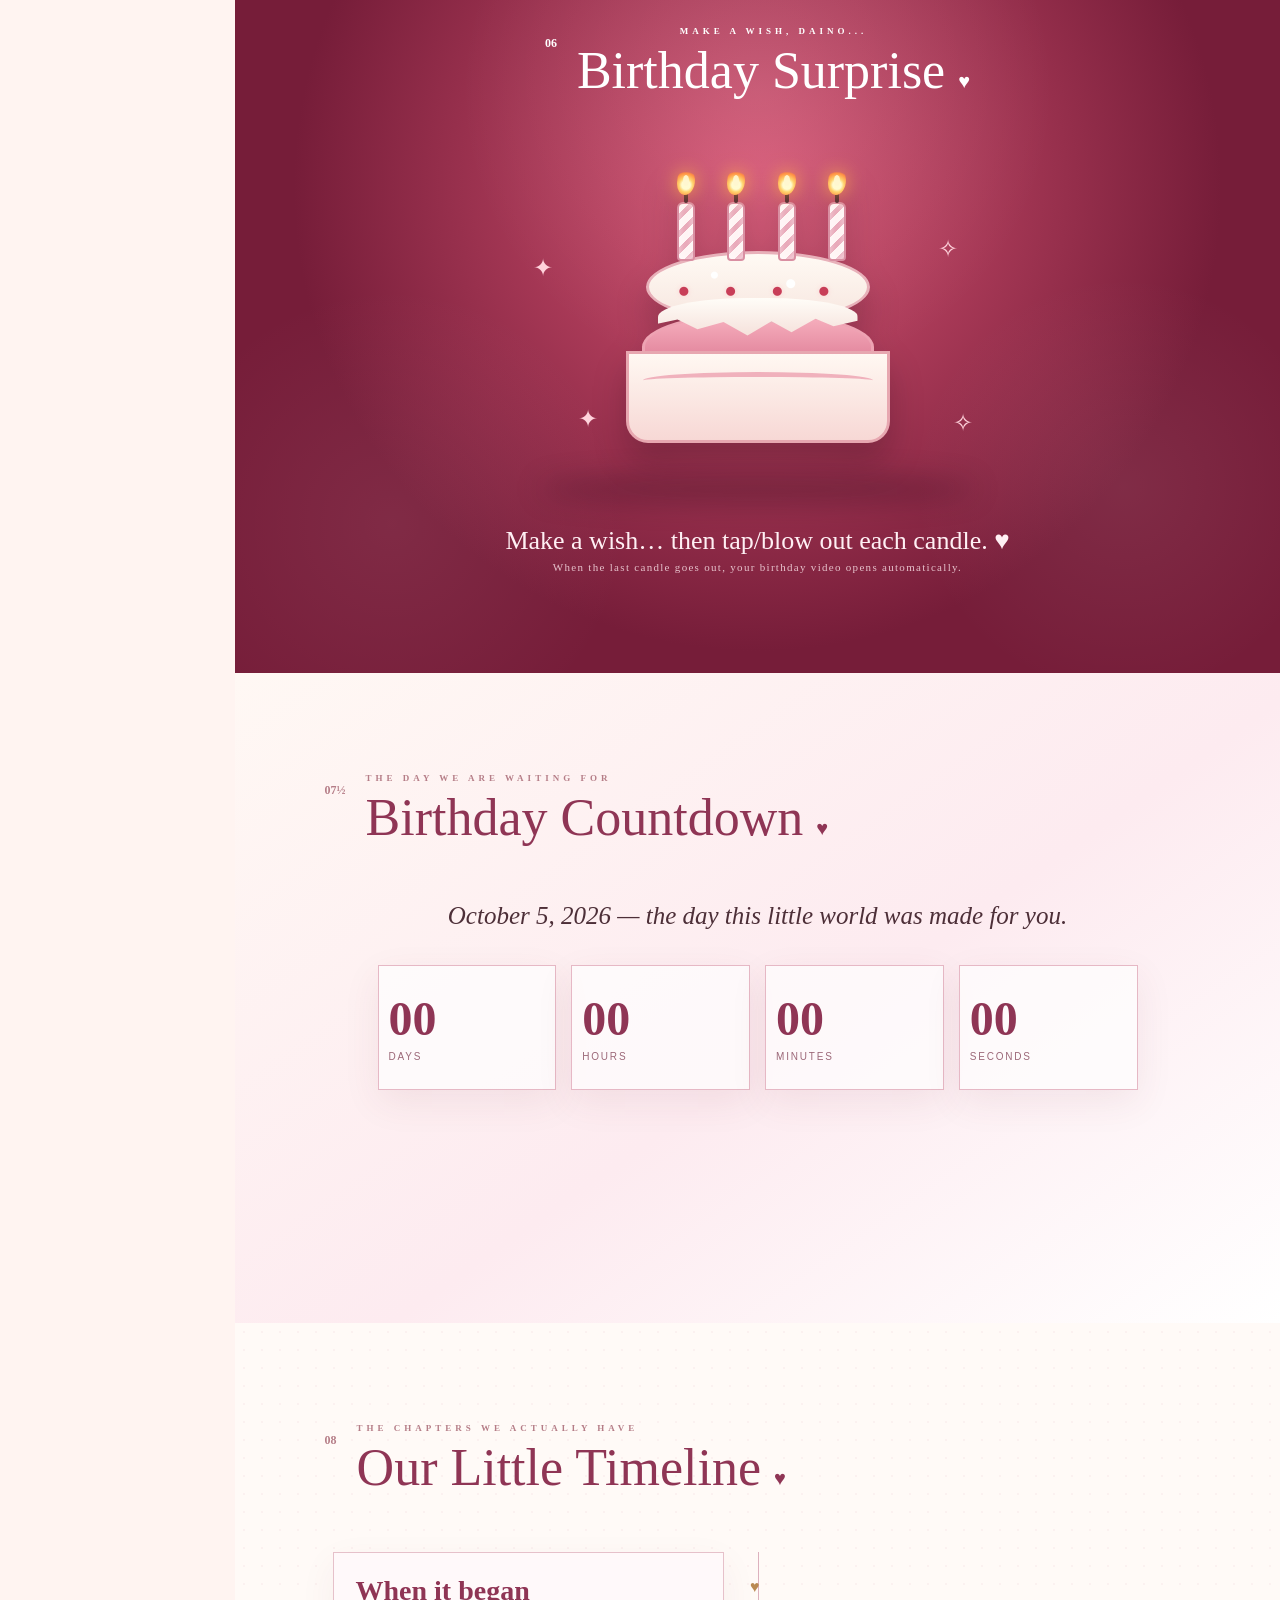
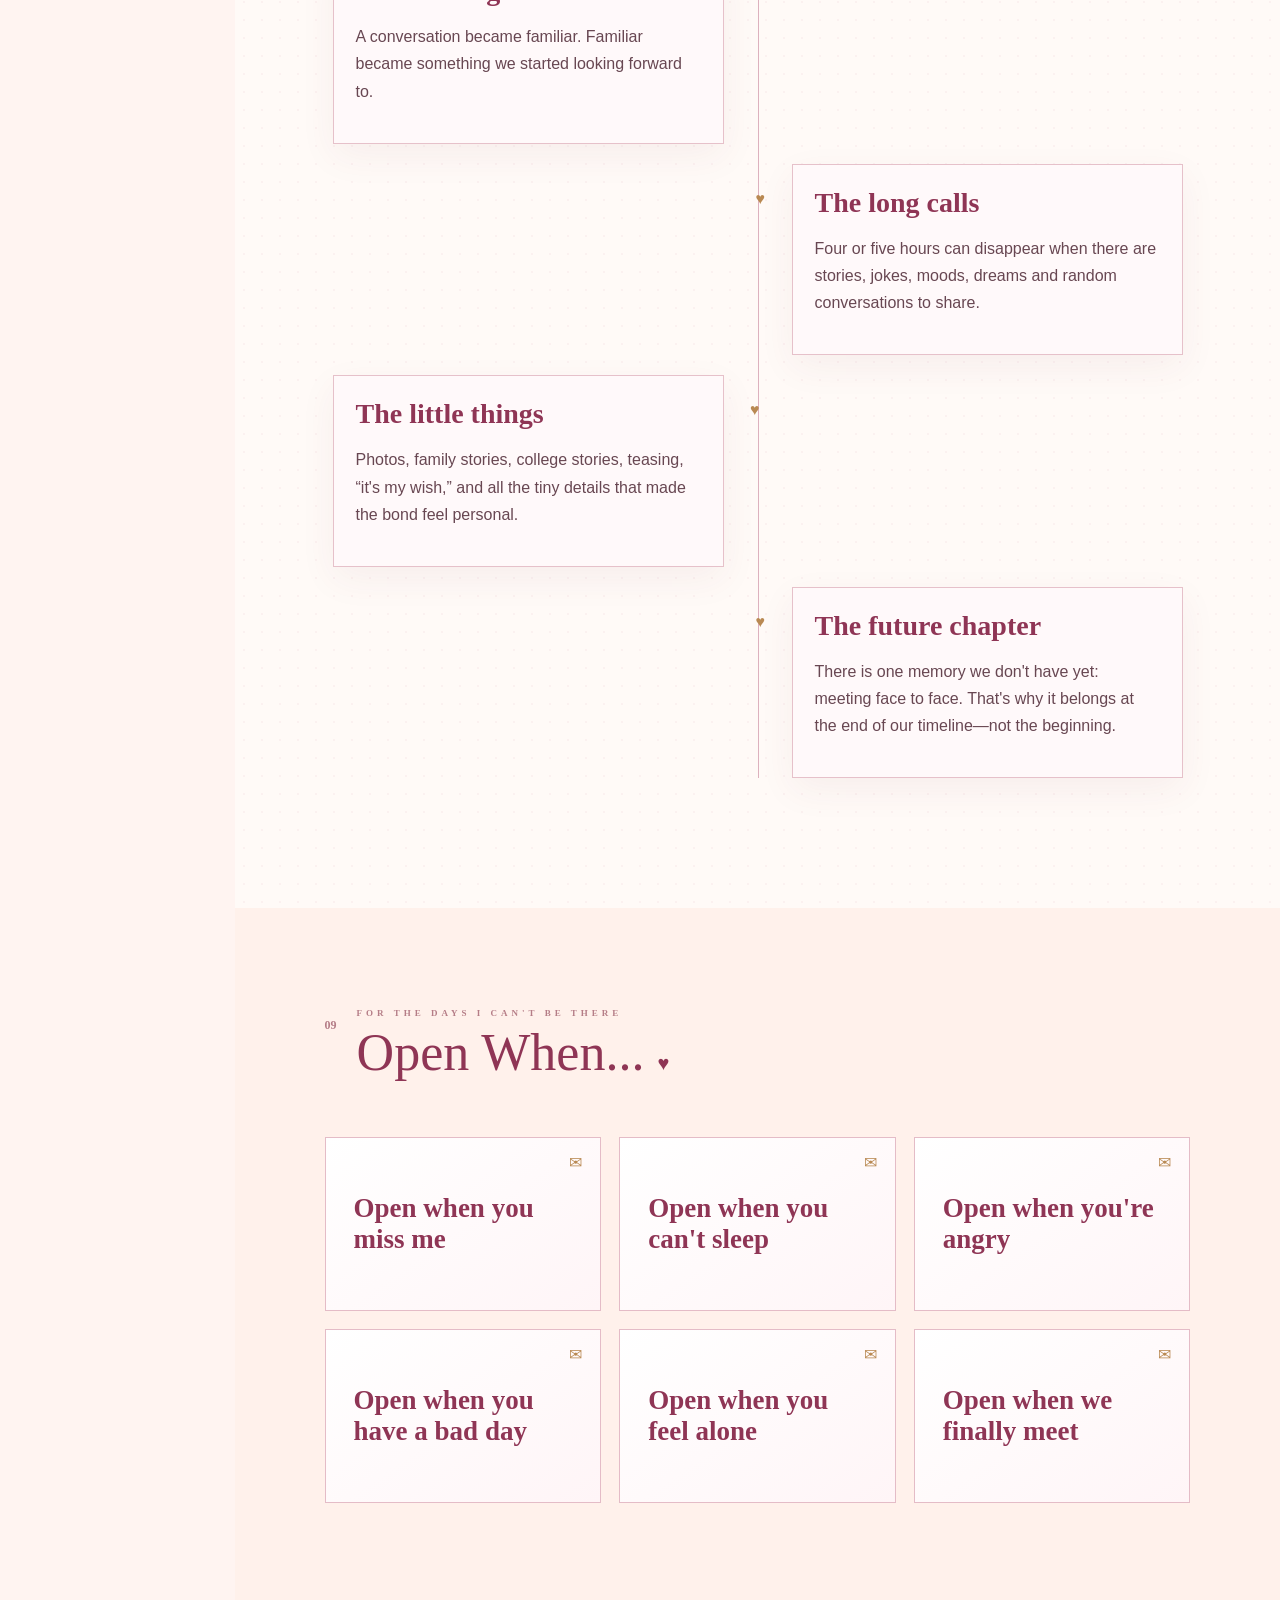
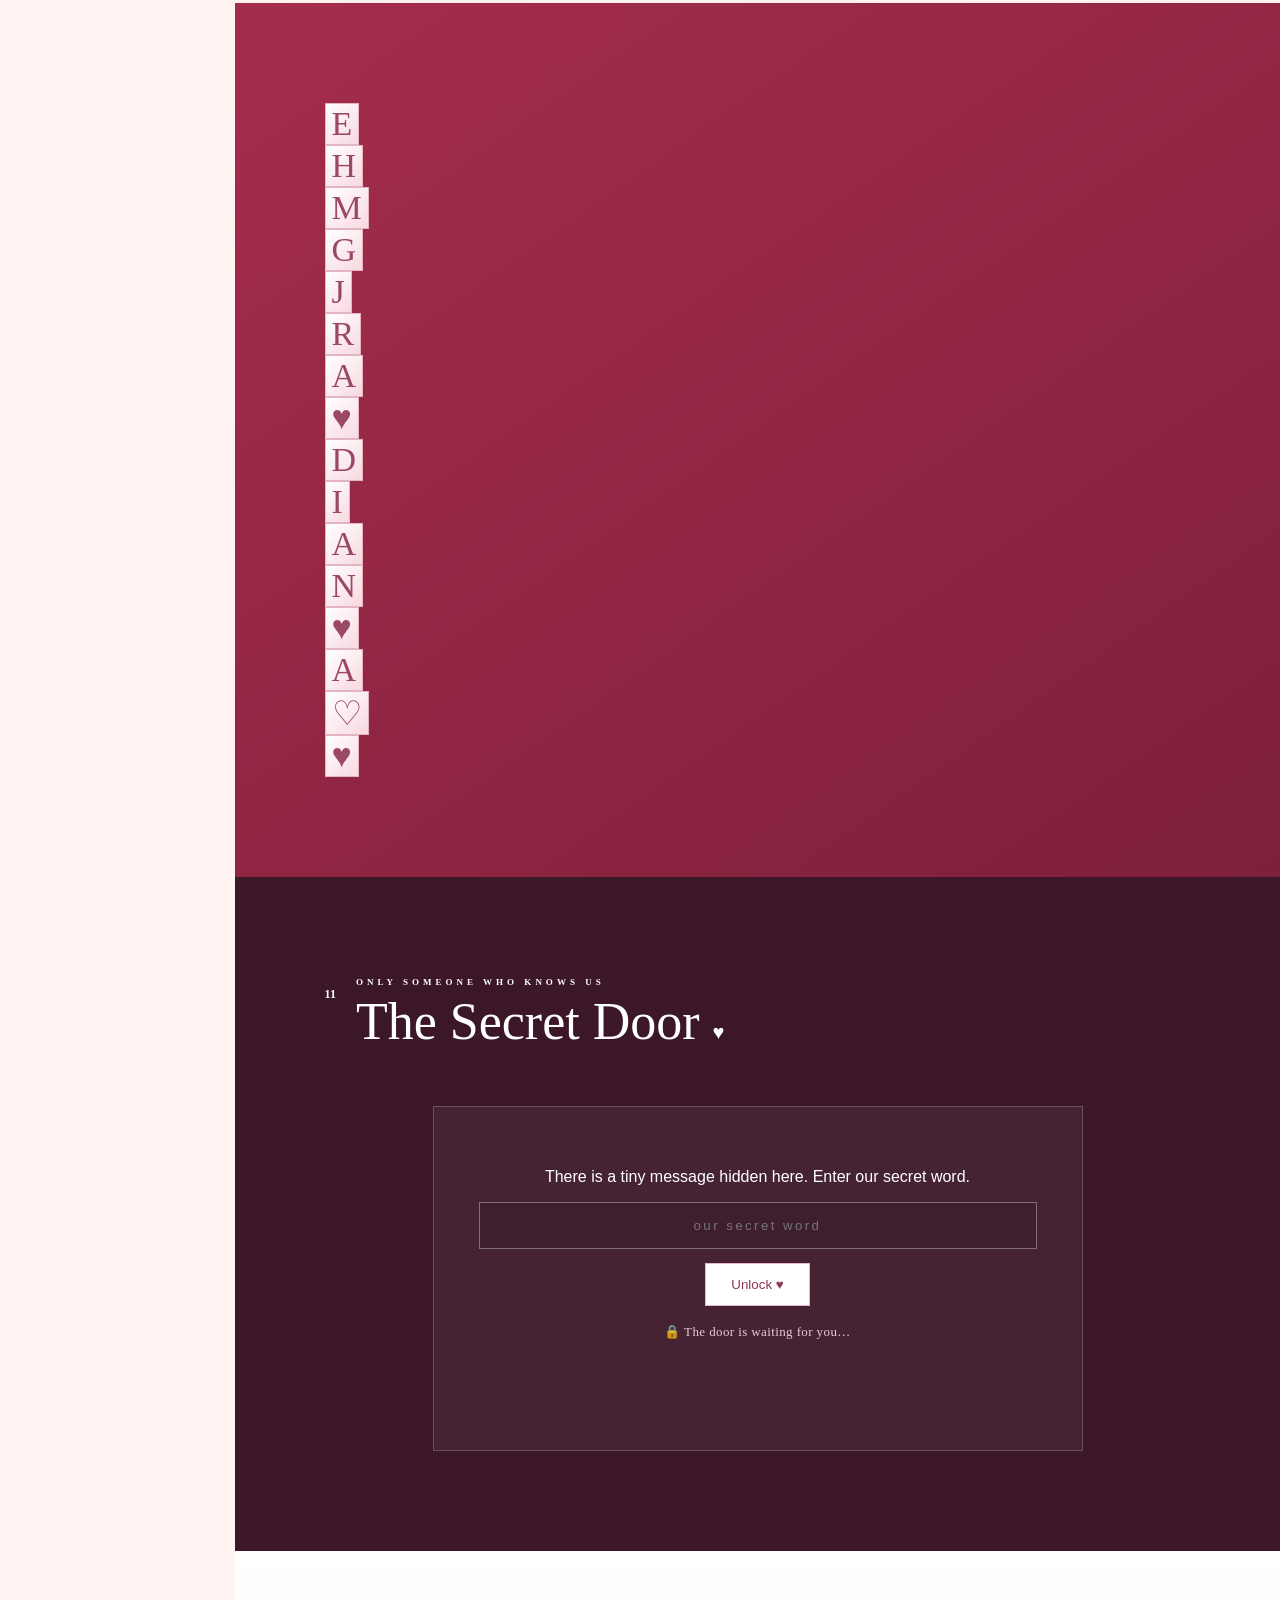
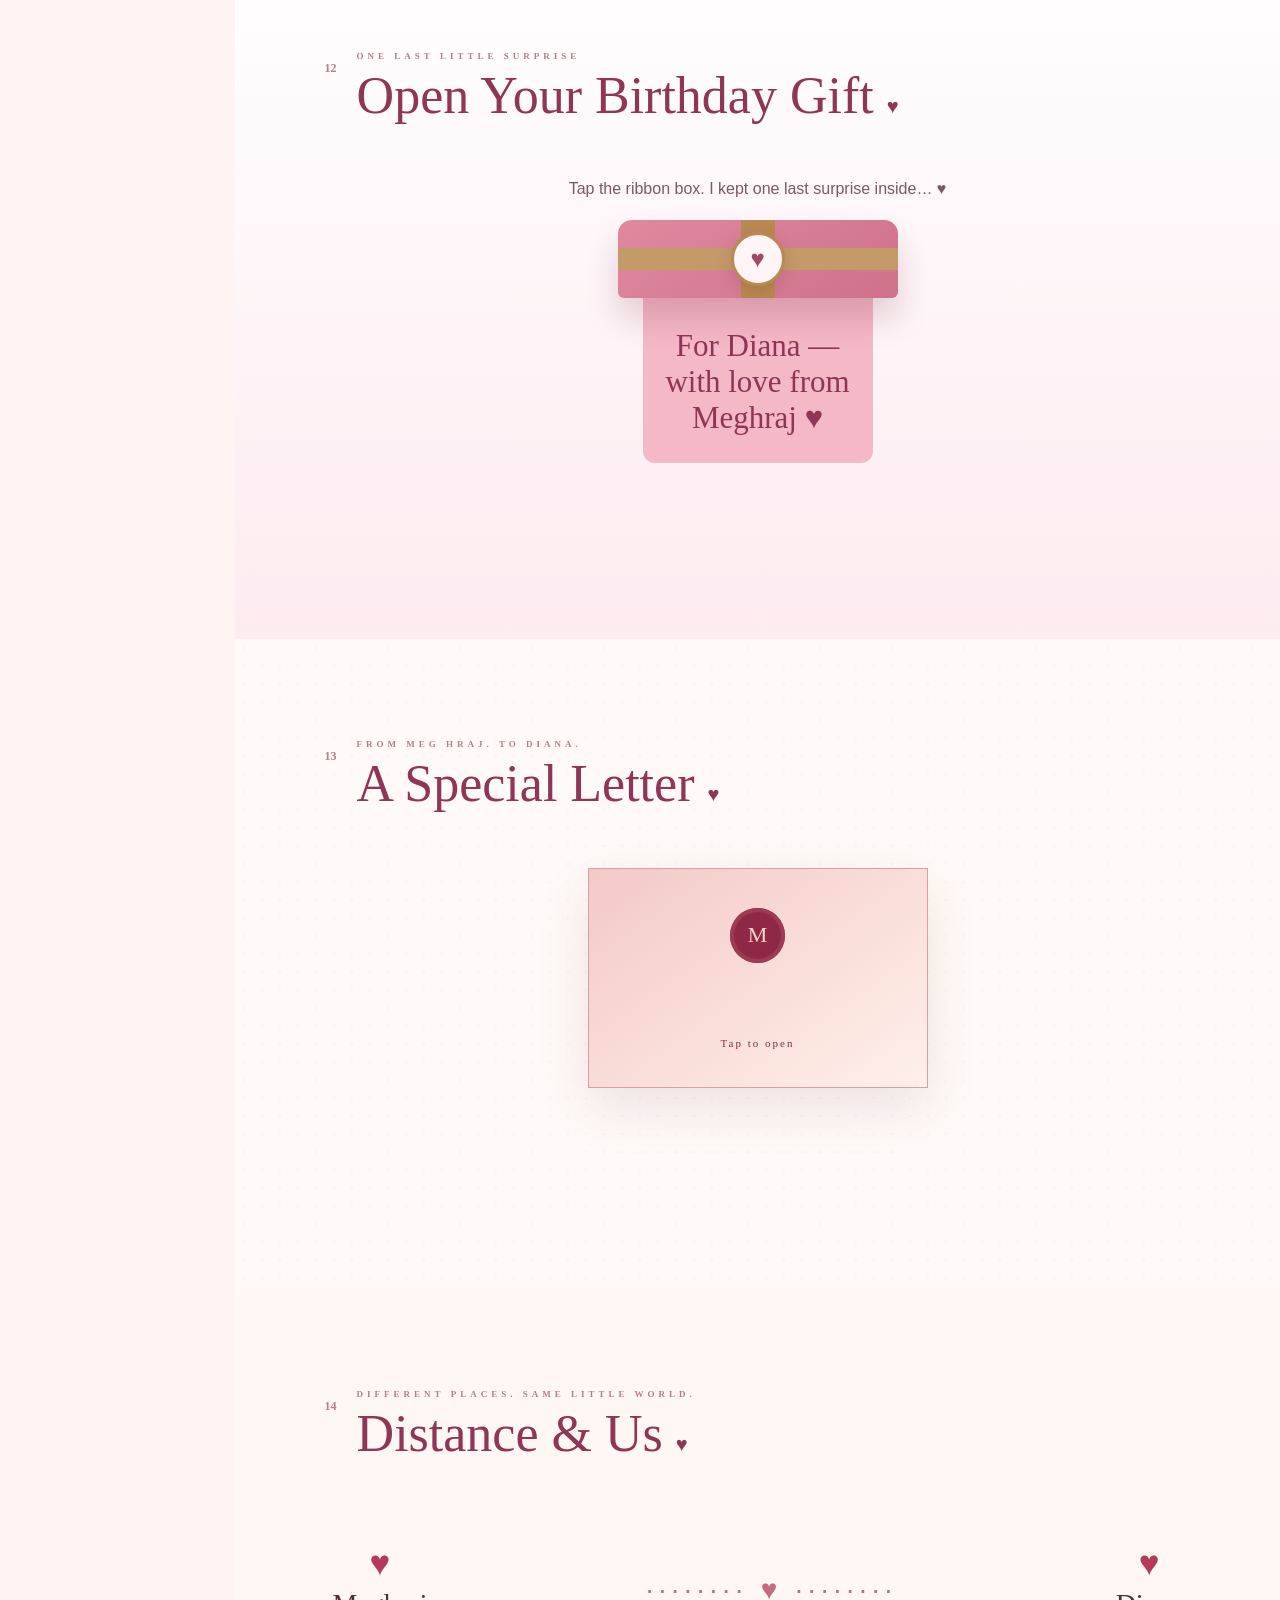
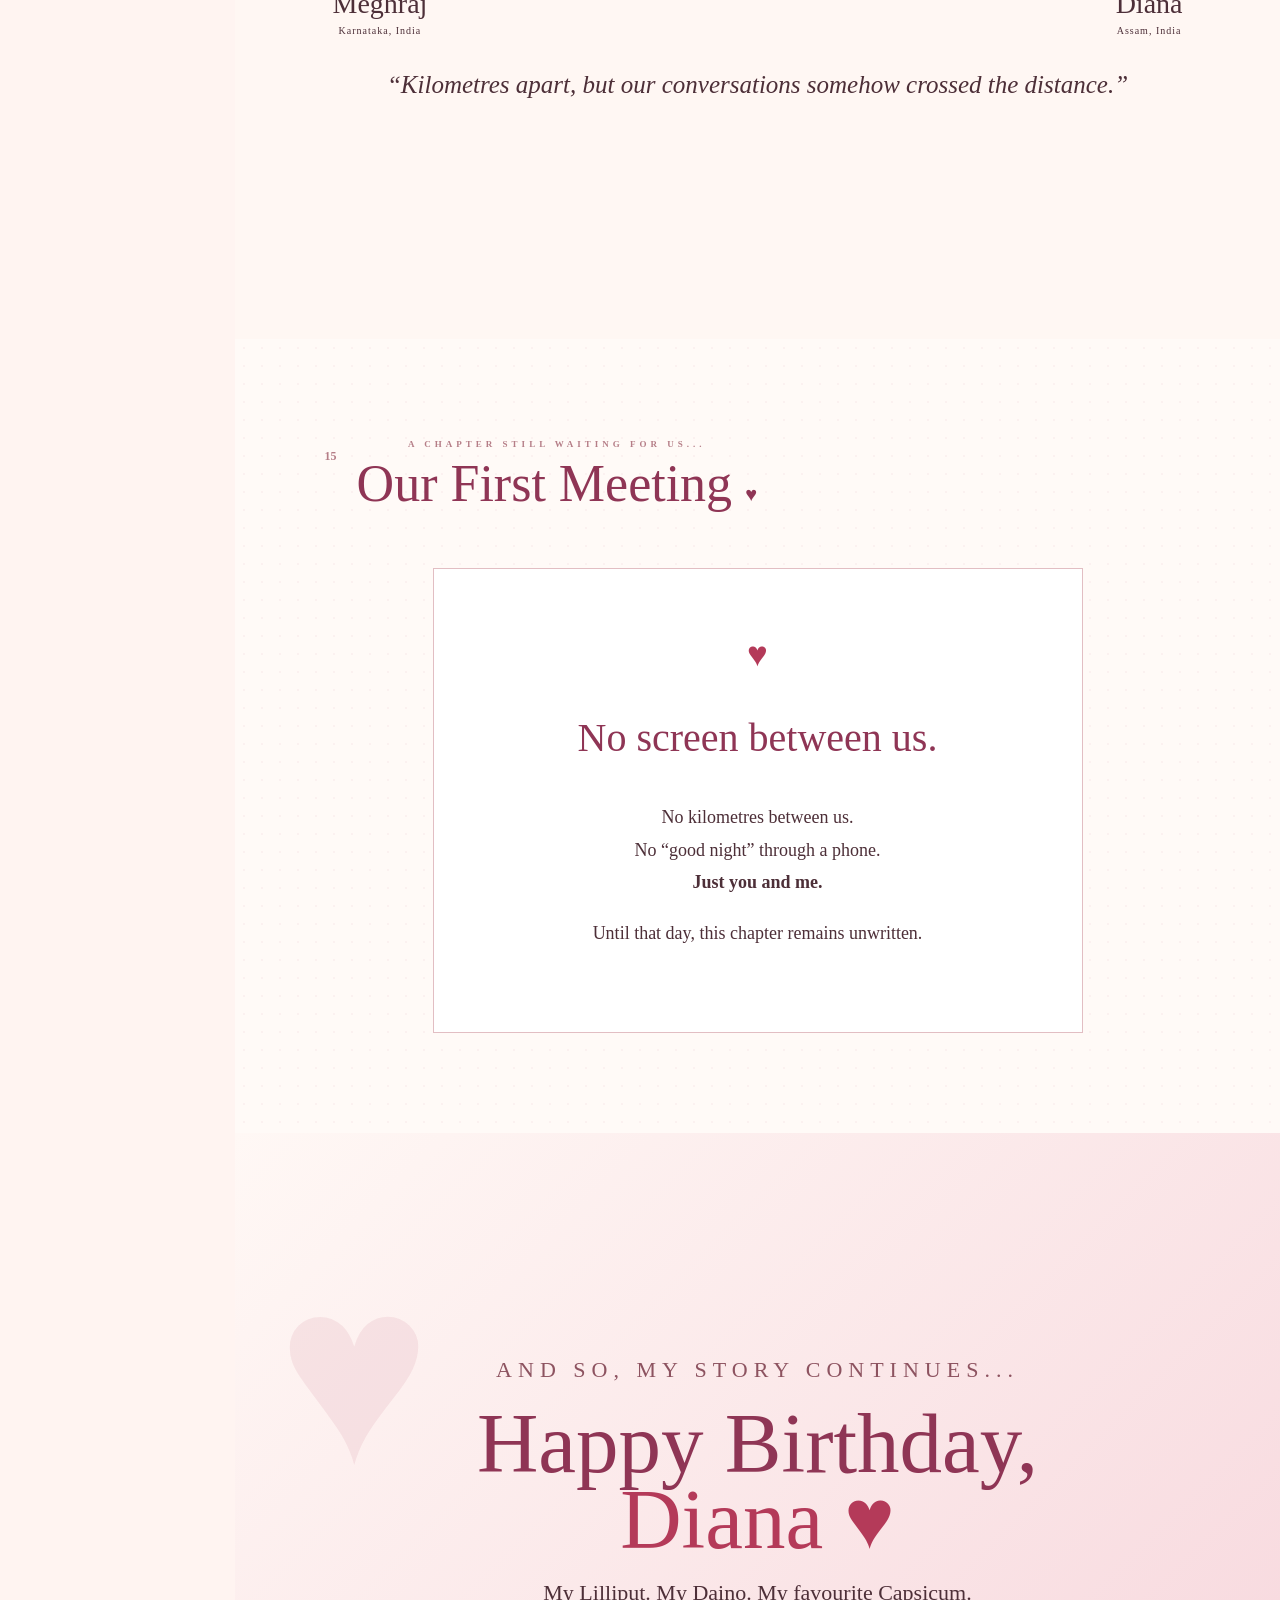
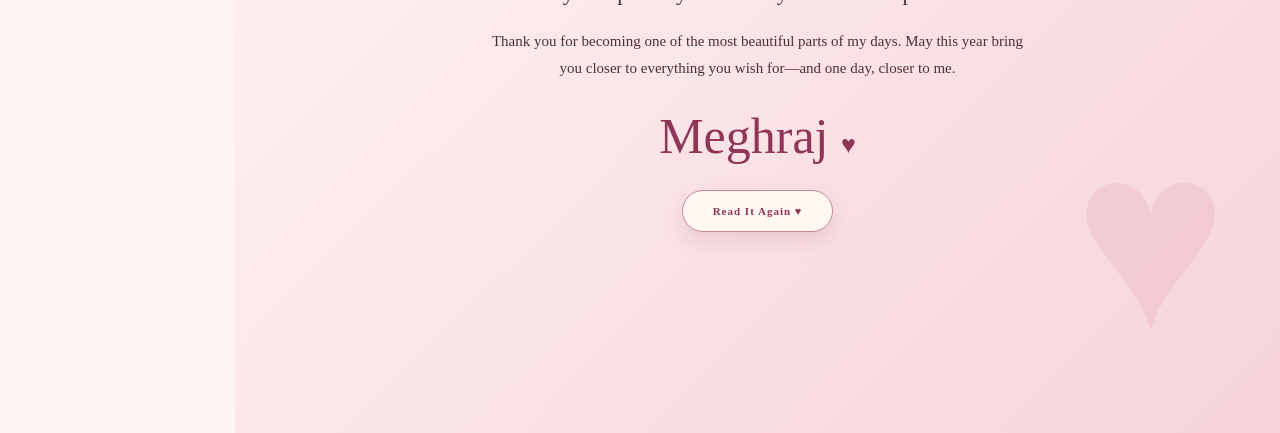
==== commit decde740: "Fix website asset paths for deployment" ====
--- a/index.html
+++ b/index.html
@@ -6,12 +6,12 @@
 <meta name="description" content="A romantic birthday world made by Meghraj for Diana.">
 <link rel="preconnect" href="https://fonts.googleapis.com"><link rel="preconnect" href="https://fonts.gstatic.com" crossorigin>
 <link href="https://fonts.googleapis.com/css2?family=Cormorant+Garamond:wght@400;500;600;700&family=Great+Vibes&family=Montserrat:wght@300;400;500;600&display=swap" rel="stylesheet">
-<link rel="stylesheet" href="css/style.css">
+<link rel="stylesheet" href="style.css">
 </head>
 <body>
 <div class="progress-line" id="progressLine"></div>
 <button class="music-fab" id="musicFab" title="Play / pause birthday music" aria-label="Play / pause birthday music">♫</button>
-<audio id="bgMusic" loop preload="auto"><source src="assets/diana-birthday-music.mp3" type="audio/mpeg"></audio>
+<audio id="bgMusic" loop preload="auto"><source src="diana-birthday-music.mp3" type="audio/mpeg"></audio>
 <div class="petals" aria-hidden="true"></div>
 <nav class="side-nav">
   <div class="brand">Meiana<span>♥</span><small>Meghraj × Diana</small></div>
@@ -29,9 +29,54 @@
   </div>
 
   <div class="home-memory-gallery" aria-label="Twenty-two little moments of Diana">
-    <figure class="home-memory-card" style="--hx:-45%;--hy:-24%;--hr:-10deg;"><img src="assets/home-diana-01.jpg" alt="Diana memory 1" loading="lazy"></figure><figure class="home-memory-card" style="--hx:-33%;--hy:-4%;--hr:8deg;"><img src="assets/home-diana-02.jpg" alt="Diana memory 2" loading="lazy"></figure><figure class="home-memory-card" style="--hx:-31%;--hy:18%;--hr:-6deg;"><img src="assets/home-diana-03.jpg" alt="Diana memory 3" loading="lazy"></figure><figure class="home-memory-card" style="--hx:-46%;--hy:39%;--hr:7deg;"><img src="assets/home-diana-04.jpg" alt="Diana memory 4" loading="lazy"></figure><figure class="home-memory-card" style="--hx:-15%;--hy:43%;--hr:-4deg;"><img src="assets/home-diana-05.jpg" alt="Diana memory 5" loading="lazy"></figure><figure class="home-memory-card" style="--hx:0%;--hy:46%;--hr:4deg;"><img src="assets/home-diana-06.jpg" alt="Diana memory 6" loading="lazy"></figure><figure class="home-memory-card" style="--hx:15%;--hy:43%;--hr:-7deg;"><img src="assets/home-diana-07.jpg" alt="Diana memory 7" loading="lazy"></figure><figure class="home-memory-card" style="--hx:31%;--hy:39%;--hr:7deg;"><img src="assets/home-diana-08.jpg" alt="Diana memory 8" loading="lazy"></figure><figure class="home-memory-card" style="--hx:46%;--hy:18%;--hr:-5deg;"><img src="assets/home-diana-09.jpg" alt="Diana memory 9" loading="lazy"></figure><figure class="home-memory-card" style="--hx:33%;--hy:-4%;--hr:7deg;"><img src="assets/home-diana-10.jpg" alt="Diana memory 10" loading="lazy"></figure><figure class="home-memory-card" style="--hx:45%;--hy:-25%;--hr:-7deg;"><img src="assets/home-diana-11.jpg" alt="Diana memory 11" loading="lazy"></figure><figure class="home-memory-card" style="--hx:23%;--hy:-31%;--hr:4deg;"><img src="assets/home-diana-12.jpg" alt="Diana memory 12" loading="lazy"></figure><figure class="home-memory-card" style="--hx:10%;--hy:-35%;--hr:-5deg;"><img src="assets/home-diana-13.jpg" alt="Diana memory 13" loading="lazy"></figure><figure class="home-memory-card" style="--hx:-10%;--hy:-35%;--hr:6deg;"><img src="assets/home-diana-14.jpg" alt="Diana memory 14" loading="lazy"></figure><figure class="home-memory-card" style="--hx:-23%;--hy:-31%;--hr:-7deg;"><img src="assets/home-diana-15.jpg" alt="Diana memory 15" loading="lazy"></figure><figure class="home-memory-card" style="--hx:-19%;--hy:-18%;--hr:4deg;"><img src="assets/home-diana-16.jpg" alt="Diana memory 16" loading="lazy"></figure><figure class="home-memory-card" style="--hx:-8%;--hy:-24%;--hr:-5deg;"><img src="assets/home-diana-17.jpg" alt="Diana memory 17" loading="lazy"></figure><figure class="home-memory-card" style="--hx:8%;--hy:-24%;--hr:5deg;"><img src="assets/home-diana-18.jpg" alt="Diana memory 18" loading="lazy"></figure><figure class="home-memory-card" style="--hx:19%;--hy:-18%;--hr:-4deg;"><img src="assets/home-diana-19.jpg" alt="Diana memory 19" loading="lazy"></figure><figure class="home-memory-card" style="--hx:-55%;--hy:3%;--hr:3deg;"><img src="assets/home-diana-20.jpg" alt="Diana memory 20" loading="lazy"></figure><figure class="home-memory-card" style="--hx:55%;--hy:3%;--hr:-3deg;"><img src="assets/home-diana-21.jpg" alt="Diana memory 21" loading="lazy"></figure><figure class="home-memory-card" style="--hx:0%;--hy:33%;--hr:2deg;"><img src="assets/home-diana-22.jpg" alt="Diana memory 22" loading="lazy"></figure>
+    <figure class="home-memory-card" style="--hx:-45%;--hy:-24%;--hr:-10deg;">
+          <img src="home-diana-01.jpg" alt="Diana memory 1" loading="lazy">
+        </figure><figure class="home-memory-card" style="--hx:-33%;--hy:-4%;--hr:8deg;">
+          <img src="home-diana-02.jpg" alt="Diana memory 2" loading="lazy">
+        </figure><figure class="home-memory-card" style="--hx:-31%;--hy:18%;--hr:-6deg;">
+          <img src="home-diana-03.jpg" alt="Diana memory 3" loading="lazy">
+        </figure><figure class="home-memory-card" style="--hx:-46%;--hy:39%;--hr:7deg;">
+          <img src="home-diana-04.jpg" alt="Diana memory 4" loading="lazy">
+        </figure><figure class="home-memory-card" style="--hx:-15%;--hy:43%;--hr:-4deg;">
+          <img src="home-diana-05.jpg" alt="Diana memory 5" loading="lazy">
+        </figure><figure class="home-memory-card" style="--hx:0%;--hy:46%;--hr:4deg;">
+          <img src="home-diana-06.jpg" alt="Diana memory 6" loading="lazy">
+        </figure><figure class="home-memory-card" style="--hx:15%;--hy:43%;--hr:-7deg;">
+          <img src="home-diana-07.jpg" alt="Diana memory 7" loading="lazy">
+        </figure><figure class="home-memory-card" style="--hx:31%;--hy:39%;--hr:7deg;">
+          <img src="home-diana-08.jpg" alt="Diana memory 8" loading="lazy">
+        </figure><figure class="home-memory-card" style="--hx:46%;--hy:18%;--hr:-5deg;">
+          <img src="home-diana-09.jpg" alt="Diana memory 9" loading="lazy">
+        </figure><figure class="home-memory-card" style="--hx:33%;--hy:-4%;--hr:7deg;">
+          <img src="home-diana-10.jpg" alt="Diana memory 10" loading="lazy">
+        </figure><figure class="home-memory-card" style="--hx:45%;--hy:-25%;--hr:-7deg;">
+          <img src="home-diana-11.jpg" alt="Diana memory 11" loading="lazy">
+        </figure><figure class="home-memory-card" style="--hx:23%;--hy:-31%;--hr:4deg;">
+          <img src="home-diana-12.jpg" alt="Diana memory 12" loading="lazy">
+        </figure><figure class="home-memory-card" style="--hx:10%;--hy:-35%;--hr:-5deg;">
+          <img src="home-diana-13.jpg" alt="Diana memory 13" loading="lazy">
+        </figure><figure class="home-memory-card" style="--hx:-10%;--hy:-35%;--hr:6deg;">
+          <img src="home-diana-14.jpg" alt="Diana memory 14" loading="lazy">
+        </figure><figure class="home-memory-card" style="--hx:-23%;--hy:-31%;--hr:-7deg;">
+          <img src="home-diana-15.jpg" alt="Diana memory 15" loading="lazy">
+        </figure><figure class="home-memory-card" style="--hx:-19%;--hy:-18%;--hr:4deg;">
+          <img src="home-diana-16.jpg" alt="Diana memory 16" loading="lazy">
+        </figure><figure class="home-memory-card" style="--hx:-8%;--hy:-24%;--hr:-5deg;">
+          <img src="home-diana-17.jpg" alt="Diana memory 17" loading="lazy">
+        </figure><figure class="home-memory-card" style="--hx:8%;--hy:-24%;--hr:5deg;">
+          <img src="home-diana-18.jpg" alt="Diana memory 18" loading="lazy">
+        </figure><figure class="home-memory-card" style="--hx:19%;--hy:-18%;--hr:-4deg;">
+          <img src="home-diana-19.jpg" alt="Diana memory 19" loading="lazy">
+        </figure><figure class="home-memory-card" style="--hx:-55%;--hy:3%;--hr:3deg;">
+          <img src="home-diana-20.jpg" alt="Diana memory 20" loading="lazy">
+        </figure><figure class="home-memory-card" style="--hx:55%;--hy:3%;--hr:-3deg;">
+          <img src="home-diana-21.jpg" alt="Diana memory 21" loading="lazy">
+        </figure><figure class="home-memory-card" style="--hx:0%;--hy:33%;--hr:2deg;">
+          <img src="home-diana-22.jpg" alt="Diana memory 22" loading="lazy">
+        </figure>
   </div>
   <div class="home-memory-label">22 little pieces of Diana&nbsp; ♥</div>
+
   <div class="scroll-note">scroll gently ↓</div>
 </section>
 
@@ -51,39 +96,83 @@
   <div class="memory-note">Five more little pieces of Diana's world — saved here exactly as they were. Tap any photo to open it.</div>
   <div class="memory-count"><span>5</span> new little moments · one person · one beautiful story</div>
   <div class="memory-wall">
-    <figure class="memory-photo tilt1" tabindex="0" data-full="assets/diana-photos/memory-new-1.png"><img src="assets/diana-photos/memory-new-1.png" alt="Diana new memory 1" loading="lazy"><figcaption>A little late-night moment ♥</figcaption></figure><figure class="memory-photo tilt3" tabindex="0" data-full="assets/diana-photos/memory-new-2.png"><img src="assets/diana-photos/memory-new-2.png" alt="Diana new memory 2" loading="lazy"><figcaption>One of those quiet little moments</figcaption></figure><figure class="memory-photo tilt5" tabindex="0" data-full="assets/diana-photos/memory-new-3.png"><img src="assets/diana-photos/memory-new-3.png" alt="Diana new memory 3" loading="lazy"><figcaption>A tiny piece of our calls</figcaption></figure><figure class="memory-photo tilt2" tabindex="0" data-full="assets/diana-photos/memory-new-4.png"><img src="assets/diana-photos/memory-new-4.png" alt="Diana new memory 4" loading="lazy"><figcaption>Your playful side, forever saved 😂♥</figcaption></figure><figure class="memory-photo tilt4" tabindex="0" data-full="assets/diana-photos/memory-new-5.png"><img src="assets/diana-photos/memory-new-5.png" alt="Diana new memory 5" loading="lazy"><figcaption>Just another little piece of your world</figcaption></figure>
+    <figure class="memory-photo tilt1" tabindex="0" data-full="memory-new-1.png">
+  <img src="memory-new-1.png" alt="Diana new memory 1" loading="lazy">
+  <figcaption>A little late-night moment ♥</figcaption>
+</figure><figure class="memory-photo tilt3" tabindex="0" data-full="memory-new-2.png">
+  <img src="memory-new-2.png" alt="Diana new memory 2" loading="lazy">
+  <figcaption>One of those quiet little moments</figcaption>
+</figure><figure class="memory-photo tilt5" tabindex="0" data-full="memory-new-3.png">
+  <img src="memory-new-3.png" alt="Diana new memory 3" loading="lazy">
+  <figcaption>A tiny piece of our calls</figcaption>
+</figure><figure class="memory-photo tilt2" tabindex="0" data-full="memory-new-4.png">
+  <img src="memory-new-4.png" alt="Diana new memory 4" loading="lazy">
+  <figcaption>Your playful side, forever saved 😂♥</figcaption>
+</figure><figure class="memory-photo tilt4" tabindex="0" data-full="memory-new-5.png">
+  <img src="memory-new-5.png" alt="Diana new memory 5" loading="lazy">
+  <figcaption>Just another little piece of your world</figcaption>
+</figure>
   </div>
 </section>
 
 <section id="names" class="paper section">
  <div class="section-head"><span>03</span><div><p>THREE NAMES. ONE PERSON.</p><h2>Lilliput, Daino & Capsicum <i>♥</i></h2></div></div>
- <div class="name-cards"><article><div class="symbol">🎀</div><h3>Lilliput</h3><p>A tiny name with a very big place in my heart.</p></article><article><div class="symbol">🦋</div><h3>Daino</h3><p>A name that belongs to our own little world.</p></article><article><div class="symbol">🌶️</div><h3>Capsicum</h3><p>Sweet. Spicy. A little dramatic. And somehow impossible not to love. 😂♥</p></article></div>
+ <div class="name-cards">
+  <article><div class="symbol">🎀</div><h3>Lilliput</h3><p>A tiny name with a very big place in my heart.</p></article>
+  <article><div class="symbol">🦋</div><h3>Daino</h3><p>A name that belongs to our own little world.</p></article>
+  <article><div class="symbol">🌶️</div><h3>Capsicum</h3><p>Sweet. Spicy. A little dramatic. And somehow impossible not to love. 😂♥</p></article>
+ </div>
 </section>
 
 <section id="special" class="cream section">
  <div class="section-head"><span>04</span><div><p>JUST A FEW OF THE REASONS</p><h2>Why You're Special <i>♥</i></h2></div></div>
- <div class="reason-grid"><div class="reason">♬<b>Your voice</b><span>Hours of talking can make an ordinary day feel special.</span></div><div class="reason">✦<b>Your randomness</b><span>I never know what you'll say next.</span></div><div class="reason">♥<b>Your moods</b><span>Even your angry moments become part of my memories.</span></div><div class="reason">▤<b>Your stories</b><span>I could listen to your school, college and life stories again.</span></div><div class="reason">♕<b>Your stubbornness</b><span>Especially that famous “It's my wish.” 😂</span></div><div class="reason">∞<b>Just being you</b><span>You don't have to try to be special. You already are.</span></div></div>
+ <div class="reason-grid">
+  <div class="reason">♬<b>Your voice</b><span>Hours of talking can make an ordinary day feel special.</span></div><div class="reason">✦<b>Your randomness</b><span>I never know what you'll say next.</span></div><div class="reason">♥<b>Your moods</b><span>Even your angry moments become part of my memories.</span></div><div class="reason">▤<b>Your stories</b><span>I could listen to your school, college and life stories again.</span></div><div class="reason">♕<b>Your stubbornness</b><span>Especially that famous “It's my wish.” 😂</span></div><div class="reason">∞<b>Just being you</b><span>You don't have to try to be special. You already are.</span></div>
+ </div>
 </section>
 
 <section id="voice" class="rose-section section">
  <div class="section-head light"><span>05</span><div><p>FOR THIS PART...</p><h2>Don't Read. Listen. <i>♥</i></h2></div></div>
- <div class="voice-box"><p>Your personal birthday message is waiting here.</p><audio controls><source src="assets/voice.mp3" type="audio/mpeg">Your browser does not support audio.</audio><small>A little voice message, just for you. ♥</small></div>
+ <div class="voice-box"><p>Record your own birthday message, save it as <b>voice.mp3</b>, and place it inside <b></b>.</p><audio controls><source src="voice.mp3" type="audio/mpeg">Your browser does not support audio.</audio><small>Optional: replace the file with your own voice message.</small></div>
 </section>
 
 <section id="birthday" class="birthday section">
  <div class="section-head light"><span>06</span><div><p>MAKE A WISH, DAINO...</p><h2>Birthday Surprise <i>♥</i></h2></div></div>
- <div class="cake-wrap"><div class="cake">
-  <div class="candles" aria-label="Birthday candles">
-   <button class="candle" type="button" onclick="blow(this)" aria-label="Blow candle 1"><span class="flame">♥</span></button>
-   <button class="candle" type="button" onclick="blow(this)" aria-label="Blow candle 2"><span class="flame">♥</span></button>
-   <button class="candle" type="button" onclick="blow(this)" aria-label="Blow candle 3"><span class="flame">♥</span></button>
-   <button class="candle" type="button" onclick="blow(this)" aria-label="Blow candle 4"><span class="flame">♥</span></button>
-  </div>
-  <div class="top"></div><div class="layer"></div><div class="base"></div>
- </div><p id="wishText">Tap each candle. Make a wish. ♥</p></div>
-</section>
-
-<div class="birthday-video-overlay" id="birthdayVideoOverlay" aria-hidden="true"><button class="birthday-video-close" id="birthdayVideoClose" aria-label="Close birthday video">×</button><div class="birthday-video-inner"><video id="birthdaySurpriseVideo" playsinline preload="metadata" controls><source src="assets/birthday-cake-video.mp4" type="video/mp4"></video><p class="birthday-video-caption">A little birthday surprise for you, Diana. ♥</p></div></div>
+ <div class="cake-wrap">
+   <div class="cake-scene" aria-label="Beautiful birthday cake with four candles">
+     <div class="cake-sparkles" aria-hidden="true"><span>✦</span><span>✧</span><span>✦</span><span>✧</span></div>
+     <div class="cake">
+       <div class="candles" aria-label="Birthday candles">
+         <button class="candle" type="button" aria-label="Blow out candle 1" onclick="blow(this)"><span class="flame"></span><span class="wick"></span><span class="candle-body"></span></button>
+         <button class="candle" type="button" aria-label="Blow out candle 2" onclick="blow(this)"><span class="flame"></span><span class="wick"></span><span class="candle-body"></span></button>
+         <button class="candle" type="button" aria-label="Blow out candle 3" onclick="blow(this)"><span class="flame"></span><span class="wick"></span><span class="candle-body"></span></button>
+         <button class="candle" type="button" aria-label="Blow out candle 4" onclick="blow(this)"><span class="flame"></span><span class="wick"></span><span class="candle-body"></span></button>
+       </div>
+       <div class="strawberries" aria-hidden="true"><span>●</span><span>●</span><span>●</span><span>●</span></div>
+       <div class="top"></div>
+       <div class="frosting-drip"></div>
+       <div class="layer"></div>
+       <div class="base"></div>
+     </div>
+   </div>
+   <p id="wishText">Make a wish… then tap/blow out each candle. ♥</p>
+   <small class="birthday-hint">When the last candle goes out, your birthday video opens automatically.</small>
+ </div>
+</section>
+
+<div class="birthday-video-overlay" id="birthdayVideoOverlay" aria-hidden="true">
+  <div class="birthday-video-card" role="dialog" aria-modal="true" aria-label="Birthday surprise video">
+    <button class="birthday-video-close" id="birthdayVideoClose" aria-label="Close birthday video">×</button>
+    <div class="birthday-video-frame">
+      <video id="birthdaySurpriseVideo" playsinline preload="metadata" controls>
+        <source src="birthday-cake-video.mp4" type="video/mp4">
+        Your browser does not support video playback.
+      </video>
+    </div>
+    <p class="birthday-video-caption">A little birthday surprise for you, Diana. ♥</p>
+  </div>
+</div>
+
 
 <section id="countdown" class="countdown-section section">
  <div class="section-head"><span>07½</span><div><p>THE DAY WE ARE WAITING FOR</p><h2>Birthday Countdown <i>♥</i></h2></div></div>
@@ -91,16 +180,43 @@
  <div class="countdown-grid"><div class="countbox"><strong id="days">00</strong><span>Days</span></div><div class="countbox"><strong id="hours">00</strong><span>Hours</span></div><div class="countbox"><strong id="minutes">00</strong><span>Minutes</span></div><div class="countbox"><strong id="seconds">00</strong><span>Seconds</span></div></div>
 </section>
 
-<section id="timeline" class="paper section"><div class="section-head"><span>08</span><div><p>THE CHAPTERS WE ACTUALLY HAVE</p><h2>Our Little Timeline <i>♥</i></h2></div></div><div class="timeline"><div class="timeline-item"><h3>When it began</h3><p>A conversation became familiar. Familiar became something we started looking forward to.</p></div><div class="timeline-item"><h3>The long calls</h3><p>Four or five hours can disappear when there are stories, jokes, moods, dreams and random conversations to share.</p></div><div class="timeline-item"><h3>The little things</h3><p>Photos, family stories, college stories, teasing, “it's my wish,” and all the tiny details that made the bond feel personal.</p></div><div class="timeline-item"><h3>The future chapter</h3><p>There is one memory we don't have yet: meeting face to face. That's why it belongs at the end of our timeline—not the beginning.</p></div></div></section>
+<section id="timeline" class="paper section">
+ <div class="section-head"><span>08</span><div><p>THE CHAPTERS WE ACTUALLY HAVE</p><h2>Our Little Timeline <i>♥</i></h2></div></div>
+ <div class="timeline">
+  <div class="timeline-item"><h3>When it began</h3><p>A conversation became familiar. Familiar became something we started looking forward to.</p></div>
+  <div class="timeline-item"><h3>The long calls</h3><p>Four or five hours can disappear when there are stories, jokes, moods, dreams and random conversations to share.</p></div>
+  <div class="timeline-item"><h3>The little things</h3><p>Photos, family stories, college stories, teasing, “it's my wish,” and all the tiny details that made the bond feel personal.</p></div>
+  <div class="timeline-item"><h3>The future chapter</h3><p>There is one memory we don't have yet: meeting face to face. That's why it belongs at the end of our timeline—not the beginning.</p></div>
+ </div>
+</section>
 
 <section id="openwhen" class="cream section">
  <div class="section-head"><span>09</span><div><p>FOR THE DAYS I CAN'T BE THERE</p><h2>Open When... <i>♥</i></h2></div></div>
- <div class="openwhen-grid"><article class="when-card" onclick="toggleWhen(this)"><span class="lock">✉</span><h3 class="tease">Open when you miss me</h3><p class="hidden-msg">If distance feels bigger today, remember: the story is still being written. I'm only one call away. ❤️</p></article><article class="when-card" onclick="toggleWhen(this)"><span class="lock">✉</span><h3 class="tease">Open when you can't sleep</h3><p class="hidden-msg">Think of all those nights when a “good night” conversation somehow became much longer than planned. 😂❤️</p></article><article class="when-card" onclick="toggleWhen(this)"><span class="lock">✉</span><h3 class="tease">Open when you're angry</h3><p class="hidden-msg">Okay, Capsicum. Take a breath first. Then remember that someone still loves your dramatic “it's my wish.” 😂</p></article><article class="when-card" onclick="toggleWhen(this)"><span class="lock">✉</span><h3 class="tease">Open when you have a bad day</h3><p class="hidden-msg">You don't have to be cheerful every day. You can simply be Diana. I'll still want to hear your stories.</p></article><article class="when-card" onclick="toggleWhen(this)"><span class="lock">✉</span><h3 class="tease">Open when you feel alone</h3><p class="hidden-msg">Different places don't erase connection. Somewhere in the distance, your Lilliput-sized nickname still has a very big place in my heart.</p></article><article class="when-card" onclick="toggleWhen(this)"><span class="lock">✉</span><h3 class="tease">Open when we finally meet</h3><p class="hidden-msg">No screen. No kilometres. No waiting. Just look at me and smile. We finally made it to this chapter. ❤️</p></article></div>
+ <div class="openwhen-grid">
+  <article class="when-card" onclick="toggleWhen(this)"><span class="lock">✉</span><h3 class="tease">Open when you miss me</h3><p class="hidden-msg">If distance feels bigger today, remember: the story is still being written. I'm only one call away. ❤️</p></article>
+  <article class="when-card" onclick="toggleWhen(this)"><span class="lock">✉</span><h3 class="tease">Open when you can't sleep</h3><p class="hidden-msg">Think of all those nights when a “good night” conversation somehow became much longer than planned. 😂❤️</p></article>
+  <article class="when-card" onclick="toggleWhen(this)"><span class="lock">✉</span><h3 class="tease">Open when you're angry</h3><p class="hidden-msg">Okay, Capsicum. Take a breath first. Then remember that someone still loves your dramatic “it's my wish.” 😂</p></article>
+  <article class="when-card" onclick="toggleWhen(this)"><span class="lock">✉</span><h3 class="tease">Open when you have a bad day</h3><p class="hidden-msg">You don't have to be cheerful every day. You can simply be Diana. I'll still want to hear your stories.</p></article>
+  <article class="when-card" onclick="toggleWhen(this)"><span class="lock">✉</span><h3 class="tease">Open when you feel alone</h3><p class="hidden-msg">Different places don't erase connection. Somewhere in the distance, your Lilliput-sized nickname still has a very big place in my heart.</p></article>
+  <article class="when-card" onclick="toggleWhen(this)"><span class="lock">✉</span><h3 class="tease">Open when we finally meet</h3><p class="hidden-msg">No screen. No kilometres. No waiting. Just look at me and smile. We finally made it to this chapter. ❤️</p></article>
+ </div>
 </section>
 
 <section id="puzzle" class="rose-section section">
  <div class="section-head light"><span>10</span><div><p>A LITTLE HEART GAME</p><h2>Put Our Names Together <i>♥</i></h2></div></div>
- <div class="puzzle-layout"><div class="puzzle-panel"><p class="puzzle-note"><b>How to solve:</b> tap any two tiles to swap them. Use the reference on the right and arrange the tiles to spell <b>MEGHRAJ ♥ DIANA</b>.</p><div class="puzzle" id="puzzle" aria-label="Meghraj and Diana name puzzle"></div><div class="puzzle-actions"><button class="puzzle-shuffle" id="puzzleShuffle" type="button">Shuffle Again ♥</button></div><div class="puzzle-complete" id="puzzleComplete" aria-live="polite"></div></div><aside class="puzzle-reference-card"><div class="reference-tag">LOOK HERE 👀</div><img src="assets/puzzle-reference.png" alt="Solved puzzle reference showing MEGHRAJ and DIANA"><p>Use this image as your guide while solving.</p></aside></div>
+ <div class="puzzle-layout">
+  <div class="puzzle-panel">
+   <p class="puzzle-note"><b>How to solve:</b> tap any two tiles to swap them. Use the reference on the right and arrange the tiles to spell <b>MEGHRAJ ♥ DIANA</b>.</p>
+   <div class="puzzle" id="puzzle" aria-label="Meghraj and Diana name puzzle"></div>
+   <div class="puzzle-actions"><button class="puzzle-shuffle" id="puzzleShuffle" type="button">Shuffle Again ♥</button></div>
+   <div class="puzzle-complete" id="puzzleComplete" aria-live="polite"></div>
+  </div>
+  <aside class="puzzle-reference-card">
+   <div class="reference-tag">LOOK HERE 👀</div>
+   <img src="puzzle-reference.png" alt="Solved puzzle reference showing MEGHRAJ and DIANA">
+   <p>Use this image as your guide while solving.</p>
+  </aside>
+ </div>
 </section>
 
 <section id="secret" class="secret-section section">
@@ -110,8 +226,19 @@
 
 <section id="gift" class="gift-section section">
  <div class="section-head"><span>12</span><div><p>ONE LAST LITTLE SURPRISE</p><h2>Open Your Birthday Gift <i>♥</i></h2></div></div>
- <div class="gift-box" id="giftBox"><p class="gift-hint">Tap the ribbon box. I kept one last surprise inside… ♥</p><button class="gift-lid" type="button" onclick="openGift()" aria-label="Open Diana's birthday gift"><span class="gift-ribbon-cross"></span><span class="gift-bow">♥</span></button><div class="gift-body"><div class="inside">For Diana — with love from Meghraj ♥</div></div><div class="gift-reveal" id="giftReveal" aria-hidden="true"><div class="gift-photo-frame"><img src="assets/megharaj-gift.png" alt="Meghraj — Diana's birthday gift"></div><div class="gift-message"><span class="tiny-kicker">ONE LAST SECRET…</span><h3>I AM YOUR GIFT ❤️</h3><p>You found me. Now keep me. ♥</p><b>— Meghraj</b></div></div></div>
-</section>
+ <div class="gift-box" id="giftBox">
+   <p class="gift-hint">Tap the ribbon box. I kept one last surprise inside… ♥</p>
+   <button class="gift-lid" type="button" onclick="openGift()" aria-label="Open Diana's birthday gift">
+     <span class="gift-ribbon-cross"></span><span class="gift-bow">♥</span>
+   </button>
+   <div class="gift-body"><div class="inside">For Diana — with love from Meghraj ♥</div></div>
+   <div class="gift-reveal" id="giftReveal" aria-hidden="true">
+      <div class="gift-photo-frame"><img src="megharaj-gift.png" alt="Meghraj — Diana's birthday gift"></div>
+      <div class="gift-message"><span class="tiny-kicker">ONE LAST SECRET…</span><h3>I AM YOUR GIFT ❤️</h3><p>You found me. Now keep me. ♥</p><b>— Meghraj</b></div>
+   </div>
+ </div>
+</section>
+
 
 <section id="letters" class="paper section letter-section">
  <div class="section-head"><span>13</span><div><p>FROM MEG HRAJ. TO DIANA.</p><h2>A Special Letter <i>♥</i></h2></div></div>
@@ -119,14 +246,24 @@
  <div class="letter hidden" id="letter"><h3>To My Lilliput, Daino & My Favourite Capsicum ♥</h3><p>My Dear Diana,</p><p>Happy Birthday, my Lilliput. ♥</p><p>Sometimes the most beautiful people enter our lives quietly. They simply become part of our days, our thoughts, and eventually, our hearts.</p><p>We have shared countless calls, laughter, dreams, worries, photographs and silly arguments. Yet the most beautiful part of our story is that we have never even met one-on-one.</p><p>We haven't sat together, walked together, or looked into each other's eyes while having these conversations. And still, somehow, you never felt far away.</p><p>Maybe distance is measured in kilometres, but closeness is measured in moments.</p><p>My Lilliput—you may have a tiny name, but somehow you found a very big place in my heart. My Daino, you became familiar in a way I never expected.</p><p>And then there is my favourite Capsicum. 😂♥ Sweet, spicy, slightly dramatic, and somehow impossible not to love.</p><p>I wish I could be there today—to hand you this gift, see your expression, and simply say “Happy Birthday” while standing in front of you. For now, this letter has to cross the distance for me. Let it be a small hug from far away.</p><p>Someday, when we finally meet, I hope we look back at these days and smile—because before we ever stood beside each other, we somehow became important to each other from a distance.</p><p>Happy Birthday, my sweet Diana. ♥</p><p>With all my love,<br><b>Meghraj ♥</b></p><p><i>P.S. — One day, I'll give you that birthday hug in person. Until then, keep this letter safe. ♥</i></p></div>
 </section>
 
-<section id="distance" class="distance section"><div class="section-head"><span>14</span><div><p>DIFFERENT PLACES. SAME LITTLE WORLD.</p><h2>Distance & Us <i>♥</i></h2></div></div><div class="route"><div><span>♥</span><b>Meghraj</b><small>Karnataka, India</small></div><div class="dashed">········ ♥ ········</div><div><span>♥</span><b>Diana</b><small>Assam, India</small></div></div><p class="center-quote">“Kilometres apart, but our conversations somehow crossed the distance.”</p></section>
+<section id="distance" class="distance section">
+ <div class="section-head"><span>14</span><div><p>DIFFERENT PLACES. SAME LITTLE WORLD.</p><h2>Distance & Us <i>♥</i></h2></div></div>
+ <div class="route"><div><span>♥</span><b>Meghraj</b><small>Karnataka, India</small></div><div class="dashed">········ ♥ ········</div><div><span>♥</span><b>Diana</b><small>Assam, India</small></div></div>
+ <p class="center-quote">“Kilometres apart, but our conversations somehow crossed the distance.”</p>
+</section>
 
 <section id="meeting" class="meeting paper section"><div class="section-head"><span>15</span><div><p>A CHAPTER STILL WAITING FOR US...</p><h2>Our First Meeting <i>♥</i></h2></div></div><div class="meeting-card"><div class="arch">♥</div><h3>No screen between us.</h3><p>No kilometres between us.<br>No “good night” through a phone.<br><b>Just you and me.</b></p><p>Until that day, this chapter remains unwritten.</p></div></section>
 
 <section id="final" class="final section"><div class="final-inner"><p class="eyebrow">AND SO, MY STORY CONTINUES...</p><h2>Happy Birthday,<br><span>Diana ♥</span></h2><p>My Lilliput. My Daino. My favourite Capsicum.</p><p class="tiny">Thank you for becoming one of the most beautiful parts of my days. May this year bring you closer to everything you wish for—and one day, closer to me.</p><div class="signature">Meghraj <span>♥</span></div><button class="ornate-btn" onclick="window.scrollTo({top:0,behavior:'smooth'})">Read It Again ♥</button></div></section>
 </main>
 
-<div class="photo-lightbox" id="photoLightbox" aria-hidden="true"><button class="lightbox-close" id="lightboxClose" aria-label="Close photo">×</button><div class="lightbox-inner"><img id="lightboxImage" src="" alt="Diana memory"><p id="lightboxCaption"></p></div></div>
+<div class="photo-lightbox" id="photoLightbox" aria-hidden="true">
+  <button class="lightbox-close" id="lightboxClose" aria-label="Close photo">×</button>
+  <div class="lightbox-inner">
+    <img id="lightboxImage" src="" alt="Diana memory">
+    <p id="lightboxCaption"></p>
+  </div>
+</div>
 <div id="toast"></div>
-<script src="js/script.js"></script>
-</body></html>+<script src="script.js"></script>
+</body></html>
--- a/style.css
+++ b/style.css
@@ -0,0 +1,386 @@
+:root{--pink:#f5c6cf;--rose:#b43a59;--deep:#741f37;--cream:#fff8f2;--paper:#fffaf7;--ink:#5b2633;--gold:#b98952}*{box-sizing:border-box}html{scroll-behavior:smooth}body{margin:0;color:var(--ink);font-family:Montserrat,sans-serif;background:#fff4f1;overflow-x:hidden}.side-nav{position:fixed;z-index:20;left:0;top:0;width:235px;height:100vh;background:rgba(255,250,247,.95);border-right:1px solid #e8c8c5;padding:28px 18px;box-shadow:5px 0 30px #7c2a3714}.brand{font-family:'Great Vibes',cursive;font-size:43px;color:var(--deep);text-align:center;margin-bottom:25px}.brand span{font-family:serif;font-size:20px}.brand small{display:block;font:500 10px Montserrat;letter-spacing:2px;color:#9a6570;margin-top:-8px}.side-nav a{display:flex;gap:13px;align-items:center;padding:11px 12px;color:#7b4350;text-decoration:none;font:500 11px Montserrat;letter-spacing:.5px;border-radius:12px;margin:2px 0}.side-nav a:hover,.side-nav a.active{background:#f8dce1;color:var(--rose)}main{margin-left:235px}.hero{height:100vh;min-height:650px;position:relative;overflow:hidden;display:grid;place-items:center;text-align:center}.hero-video{position:absolute;width:100%;height:100%;object-fit:cover;filter:saturate(.7) brightness(.82)}.hero-overlay{position:absolute;inset:0;background:linear-gradient(90deg,#5e263744,#fff2ed25,#5e263744),linear-gradient(#fff1ec44,#fff1ec33)}.hero-content{position:relative;z-index:2;background:#fff8f2cc;padding:55px 70px;border:1px solid #fff;border-radius:4px;box-shadow:0 20px 80px #692b3d38;max-width:760px}.eyebrow{font:500 10px Montserrat;letter-spacing:6px;color:#8d5360}.hero h1,.final h2{font:400 105px 'Great Vibes',cursive;color:var(--deep);margin:10px 0}.hero h1 span{font:40px serif}.hero-copy{font:400 22px 'Cormorant Garamond';line-height:1.4}.hero-sub{font:14px 'Cormorant Garamond';line-height:1.7}.ornate-btn{border:1px solid #c58c98;background:#fff8f2;color:var(--deep);padding:14px 30px;border-radius:30px;font:600 11px Montserrat;letter-spacing:1px;cursor:pointer;box-shadow:0 8px 20px #7d304020}.ornate-btn:hover{transform:translateY(-2px);box-shadow:0 12px 25px #7d304033}.scroll-note{position:absolute;bottom:22px;color:#fff;font-size:10px;letter-spacing:3px}.section{padding:100px 7vw;min-height:650px;position:relative}.paper{background:var(--paper);background-image:radial-gradient(#d28e9b14 1px,transparent 1px);background-size:18px 18px}.cream{background:#fff1eb}.rose-section{background:linear-gradient(145deg,#a52d4c,#7e1f3b);color:#fff}.section-head{display:flex;gap:20px;align-items:flex-start;max-width:1100px;margin:0 auto 55px}.section-head>span{font:600 12px Montserrat;color:#b57d87;padding-top:10px}.section-head p{font:600 9px Montserrat;letter-spacing:4px;margin:0 0 5px;color:#b57d87}.section-head h2{font:400 52px 'Great Vibes',cursive;margin:0;color:var(--deep)}.section-head h2 i{font:20px serif}.section-head.light p,.section-head.light h2,.section-head.light>span{color:#fff}.story-grid{max-width:1100px;margin:auto;display:grid;grid-template-columns:repeat(5,1fr);gap:12px}.story-grid article{padding:28px 20px;border-top:1px solid #d9aab3;background:#fffdfb;min-height:230px}.chapter-no{font:28px 'Cormorant Garamond';color:#bf7886}.story-grid h3,.name-cards h3{font:600 18px 'Cormorant Garamond';color:var(--deep)}.story-grid p,.name-cards p{font:13px 'Cormorant Garamond';line-height:1.8}.memory-note{text-align:center;font:13px 'Cormorant Garamond';margin:-30px auto 40px;opacity:.85}.polaroids{max-width:1000px;margin:auto;display:flex;justify-content:center;align-items:center;gap:18px;flex-wrap:wrap}.photo-card{width:175px;background:#fff;padding:10px 10px 17px;color:#663341;box-shadow:0 15px 30px #32091944;cursor:pointer}.photo-card input{display:none}.photo-card .photo-placeholder{height:180px;background:#f8dfe2;display:grid;place-items:center;font:34px serif;color:#b75069}.photo-placeholder small{font:10px Montserrat;letter-spacing:1px}.photo-card img{width:100%;height:180px;object-fit:cover}.photo-card span{display:block;font:14px 'Great Vibes';padding-top:9px}.tilt1{transform:rotate(-5deg)}.tilt2{transform:rotate(4deg)}.tilt3{transform:rotate(-2deg)}.tilt4{transform:rotate(5deg)}.tilt5{transform:rotate(-4deg)}.name-cards{max-width:950px;margin:auto;display:grid;grid-template-columns:repeat(3,1fr);gap:25px}.name-cards article{padding:40px 25px;text-align:center;border:1px solid #e7c2c8;background:#fff}.symbol{font-size:40px}.name-cards h3{font:400 34px 'Great Vibes';margin:12px 0;color:var(--rose)}.reason-grid{max-width:1000px;margin:auto;display:grid;grid-template-columns:repeat(3,1fr);gap:15px}.reason{padding:28px;background:#fff;border:1px solid #edd4d1;min-height:145px;font-size:24px;color:var(--rose)}.reason b,.reason span{display:block}.reason b{font:600 15px 'Cormorant Garamond';margin:12px 0 6px}.reason span{font:12px 'Cormorant Garamond';line-height:1.5;color:#774b55}.voice-box{max-width:650px;margin:auto;background:#fff6f5;padding:40px;border-radius:4px;text-align:center;color:#6d3042}.voice-box p{font:15px 'Cormorant Garamond';line-height:1.7}.voice-box audio{width:100%;margin:20px 0}.voice-box small{font-size:10px}.birthday{background:radial-gradient(circle at 50% 35%,#d65372,#761d39 65%);color:#fff;text-align:center}.birthday .section-head{justify-content:center;text-align:center}.cake-wrap{display:grid;place-items:center}.cake{position:relative;width:230px;height:180px;margin:30px}.cake .base{position:absolute;bottom:0;left:10px;width:210px;height:75px;border-radius:0 0 15px 15px;background:#fff0e8;border:3px solid #e6a9b0}.cake .layer{position:absolute;bottom:55px;left:25px;width:180px;height:50px;border-radius:50% 50% 15px 15px;background:#f5b8c2}.cake .top{position:absolute;bottom:85px;left:35px;width:160px;height:45px;border-radius:50%;background:#fff5ed;border:3px solid #e7b0b9}.candles{position:absolute;z-index:2;bottom:120px;left:55px;display:flex;gap:27px}.candles button{background:none;border:0;color:#c73558;font-size:25px;cursor:pointer}.candles button.off{opacity:.2;filter:grayscale(1)}#wishText{font:24px 'Great Vibes'}.envelope{display:grid;place-items:center;margin:20px auto 30px;width:340px;height:220px;background:linear-gradient(145deg,#f3c9c7,#fff0e9);border:1px solid #d7a0a5;box-shadow:0 20px 50px #5923331c;cursor:pointer}.wax{display:grid;place-items:center;width:55px;height:55px;border-radius:50%;background:#8f2844;color:#f6d6c8;font:22px 'Great Vibes';box-shadow:inset 0 0 0 4px #9d3b55}.envelope b{font:11px Montserrat;letter-spacing:2px;color:#7c3043}.letter{max-width:760px;margin:auto;background:#f8eadc;padding:45px 55px;box-shadow:0 15px 45px #56233122;border:1px solid #dfc1a5;font:17px 'Cormorant Garamond';line-height:1.8}.letter h3{font:400 34px 'Great Vibes';color:var(--deep)}.hidden{display:none}.distance{background:#fff7f3}.route{max-width:850px;margin:80px auto 35px;display:flex;align-items:center;justify-content:space-between;text-align:center}.route div:not(.dashed){display:grid;gap:5px}.route span{font-size:35px;color:var(--rose)}.route b{font:400 28px 'Great Vibes'}.route small{font:10px Montserrat;letter-spacing:1px}.dashed{font-size:28px;color:#c66b7e;letter-spacing:5px}.center-quote{text-align:center;font:25px 'Cormorant Garamond';font-style:italic}.meeting{text-align:center}.meeting-card{max-width:650px;margin:auto;border:1px solid #e2bec3;padding:65px 30px;background:#fff}.arch{font-size:35px;color:var(--rose)}.meeting-card h3{font:400 40px 'Great Vibes';color:var(--deep)}.meeting-card p{font:18px 'Cormorant Garamond';line-height:1.8}.final{min-height:100vh;display:grid;place-items:center;text-align:center;background:linear-gradient(135deg,#fff8f5,#f6d3da);position:relative;overflow:hidden}.final:before,.final:after{content:'♥';position:absolute;color:#b83e5d18;font-size:260px}.final:before{left:4%;top:10%}.final:after{right:5%;bottom:5%}.final-inner{position:relative;z-index:2}.final h2{font-size:85px;line-height:.9}.final h2 span{color:var(--rose)}.final p{font:22px 'Cormorant Garamond'}.final .tiny{max-width:550px;margin:20px auto;font-size:15px;line-height:1.8}.signature{font:50px 'Great Vibes';color:var(--deep);margin:25px}.signature span{font:25px serif}#toast{position:fixed;bottom:25px;right:25px;background:#6e2038;color:#fff;padding:13px 18px;border-radius:25px;font-size:11px;opacity:0;transform:translateY(10px);transition:.3s;z-index:50}.petals:before,.petals:after{content:'✿';position:fixed;z-index:3;color:#d7657e66;font-size:16px;animation:fall 12s linear infinite;pointer-events:none}.petals:after{left:65%;animation-delay:4s;font-size:22px}@keyframes fall{0%{top:-30px;left:20%;transform:rotate(0)}100%{top:110%;left:80%;transform:rotate(600deg)}}
+@media(max-width:900px){.side-nav{position:fixed;width:100%;height:auto;bottom:0;top:auto;display:flex;padding:8px;overflow-x:auto;border:0;border-top:1px solid #e4c1c7}.brand{display:none}.side-nav a{flex:0 0 auto;font-size:10px}.side-nav a span{display:none}main{margin-left:0}.hero-content{margin:20px;padding:35px 25px}.hero h1{font-size:75px}.section{padding:75px 6vw}.story-grid{grid-template-columns:1fr 1fr}.name-cards,.reason-grid{grid-template-columns:1fr}.section-head h2{font-size:43px}.route{flex-direction:column;gap:25px}.dashed{transform:rotate(90deg)}.letter{padding:30px 25px}.final h2{font-size:65px}}
+
+
+/* No background video: preserve the original romantic theme with a still hero image. */
+.hero-photo{position:absolute;inset:0;background:url('../assets/design-preview.png') center/cover no-repeat;transform:scale(1.01)}
+
+/* Celebrity wish section — designed for an authentic/authorized recording, not a fabricated celebrity message. */
+.messi-section{position:relative;background:linear-gradient(135deg,#2b0d18 0%,#571a2b 48%,#210b13 100%);color:#fff;overflow:hidden}
+.messi-section:before{content:"";position:absolute;inset:0;background:radial-gradient(circle at 75% 25%,rgba(255,190,210,.18),transparent 30%),linear-gradient(90deg,rgba(255,255,255,.03) 1px,transparent 1px);background-size:auto,45px 45px;pointer-events:none}
+.messi-section .section-head{position:relative;z-index:2}
+.messi-reveal{position:relative;z-index:2;max-width:1080px;margin:20px auto 0;border:1px solid rgba(255,221,231,.35);border-radius:28px;background:linear-gradient(145deg,rgba(255,255,255,.12),rgba(255,255,255,.04));box-shadow:0 30px 90px rgba(0,0,0,.35),inset 0 1px rgba(255,255,255,.15);backdrop-filter:blur(12px);overflow:hidden}
+.messi-topline{padding:18px 28px;border-bottom:1px solid rgba(255,255,255,.14);font-size:11px;letter-spacing:3px;font-weight:600;color:#f8d6df}
+.verified-dot{display:inline-flex;width:20px;height:20px;align-items:center;justify-content:center;border-radius:50%;background:#dba4b5;color:#3a1020;margin-right:9px;font-size:12px}
+.messi-content{display:grid;grid-template-columns:42% 58%;min-height:440px}
+.messi-portrait{position:relative;min-height:440px;display:flex;flex-direction:column;align-items:center;justify-content:flex-end;padding-bottom:42px;background:radial-gradient(circle at 50% 20%,rgba(255,235,241,.3),transparent 25%),linear-gradient(180deg,rgba(31,61,99,.15),rgba(18,8,14,.85)),url('../assets/design-preview.png') center/cover;isolation:isolate}
+.messi-portrait:after{content:"";position:absolute;inset:0;background:linear-gradient(180deg,transparent 35%,rgba(24,5,12,.88) 100%);z-index:-1}
+.stadium-lights{position:absolute;top:35px;width:75%;height:55px;background:radial-gradient(ellipse,rgba(255,255,255,.55),transparent 60%);filter:blur(10px)}
+.jersey-number{font-family:'Cormorant Garamond',serif;font-size:150px;line-height:.8;font-weight:700;color:rgba(255,255,255,.88);text-shadow:0 6px 35px rgba(0,0,0,.55)}
+.jersey-name{font-family:Montserrat,sans-serif;letter-spacing:8px;font-size:19px;font-weight:600;color:#fff;margin-top:18px}
+.argentina-mark{margin-top:12px;border:1px solid rgba(255,255,255,.45);padding:6px 12px;border-radius:999px;font-size:10px;letter-spacing:2px;background:rgba(255,255,255,.1)}
+.messi-message{padding:55px 52px;display:flex;flex-direction:column;justify-content:center}
+.small-kicker{font-size:10px;letter-spacing:3px;color:#f0b9c9;margin:0 0 12px}
+.messi-message h3{font-family:'Great Vibes',cursive;font-size:64px;font-weight:400;margin:0 0 12px;color:#fff1f5}
+.wish-lead{font-family:'Cormorant Garamond',serif;font-size:24px;line-height:1.35;color:#f8e6eb;max-width:520px}
+.wish-player{margin:25px 0 15px;display:flex;align-items:center;gap:18px;padding:17px 19px;border:1px solid rgba(255,255,255,.2);border-radius:16px;background:rgba(255,255,255,.08)}
+.play-circle{width:52px;height:52px;border-radius:50%;display:flex;align-items:center;justify-content:center;background:#fff;color:#8e2949;font-size:16px;padding-left:2px;flex:none;box-shadow:0 5px 25px rgba(0,0,0,.25)}
+.wish-player b,.wish-player span{display:block}.wish-player b{font-family:Montserrat,sans-serif;font-size:13px;letter-spacing:1px}.wish-player span{font-size:12px;color:#e7cdd5;margin-top:5px;line-height:1.4}
+.auth-note{font-size:11px;line-height:1.6;color:#d9bbc5;max-width:560px;margin:12px 0 0}
+.messi-footer{padding:17px 24px;text-align:center;border-top:1px solid rgba(255,255,255,.12);font-family:'Cormorant Garamond',serif;font-size:18px;color:#f4d8e0}.messi-footer span{margin:0 8px;color:#efafc2}
+@media(max-width:800px){.messi-content{grid-template-columns:1fr}.messi-portrait{min-height:330px}.messi-message{padding:38px 28px}.messi-message h3{font-size:52px}.wish-lead{font-size:21px}.jersey-number{font-size:115px}}
+
+/* ===== MEIANA MAX EXPERIENCE ===== */
+:root{--pink:#d98396;--deep:#8f3555;--cream:#fff8f4;--gold:#b98952;--ink:#4d2f38}
+body{cursor:default}
+body:before{content:"";position:fixed;inset:0;pointer-events:none;z-index:50;opacity:.08;background-image:radial-gradient(#7b4055 .6px,transparent .6px);background-size:8px 8px;mix-blend-mode:multiply}
+.progress-line{position:fixed;top:0;left:0;height:3px;width:0;background:linear-gradient(90deg,#d98396,#b98952,#8f3555);z-index:9999;box-shadow:0 0 10px #d98396}
+.music-fab{position:fixed;right:24px;bottom:24px;z-index:80;width:58px;height:58px;border-radius:50%;border:1px solid rgba(255,255,255,.7);background:rgba(143,53,85,.92);color:#fff;box-shadow:0 12px 35px rgba(80,20,40,.25);cursor:pointer;font-size:20px}.music-fab.playing{animation:spinSlow 5s linear infinite}@keyframes spinSlow{to{transform:rotate(360deg)}}
+.intro-seal{display:inline-flex;align-items:center;gap:10px;margin:15px auto;padding:9px 17px;border:1px solid rgba(185,137,82,.55);border-radius:999px;color:#b98952;letter-spacing:.12em;font-size:10px;text-transform:uppercase;background:rgba(255,255,255,.5)}
+.hero .hero-content{max-width:850px}.hero h1{font-size:clamp(72px,12vw,150px)}
+.quote-card{max-width:900px;margin:35px auto 0;padding:38px;border:1px solid rgba(185,137,82,.35);background:rgba(255,255,255,.48);box-shadow:0 20px 70px rgba(120,45,70,.08);text-align:center;position:relative}.quote-card:before,.quote-card:after{content:"❦";position:absolute;color:#b98952;font-size:28px}.quote-card:before{left:18px;top:10px}.quote-card:after{right:18px;bottom:5px}.quote-card p{font-family:'Great Vibes',cursive;font-size:35px;color:#8f3555;margin:0}
+.countdown-section{background:linear-gradient(145deg,#fff8f4,#fdebf0 55%,#fff)}.countdown-grid{display:grid;grid-template-columns:repeat(4,1fr);gap:15px;max-width:760px;margin:35px auto}.countbox{padding:25px 10px;border:1px solid #e6b8c5;background:rgba(255,255,255,.7);box-shadow:0 12px 35px rgba(120,45,70,.08)}.countbox strong{display:block;font-family:'Cormorant Garamond';font-size:48px;color:#8f3555}.countbox span{font-size:10px;letter-spacing:.18em;color:#9c6878;text-transform:uppercase}
+.openwhen-grid{display:grid;grid-template-columns:repeat(3,1fr);gap:18px;max-width:1000px;margin:auto}.when-card{min-height:150px;border:1px solid #e4bcc7;background:linear-gradient(145deg,#fff,#fff5f7);padding:28px;cursor:pointer;transition:.35s;position:relative;overflow:hidden}.when-card:hover{transform:translateY(-6px) rotate(-1deg);box-shadow:0 20px 45px rgba(120,45,70,.12)}.when-card h3{font-family:'Cormorant Garamond';font-size:27px;color:#8f3555}.when-card p{color:#684752;line-height:1.7}.when-card .lock{position:absolute;right:18px;top:15px;color:#b98952}.when-card .hidden-msg{display:none}.when-card.open .tease{display:none}.when-card.open .hidden-msg{display:block}
+.secret-section{background:#3b1728;color:#fff}.secret-box{max-width:650px;margin:auto;text-align:center;padding:45px;border:1px solid rgba(255,255,255,.2);background:rgba(255,255,255,.05)}.secret-input{width:100%;padding:15px;border:1px solid rgba(255,255,255,.35);background:rgba(0,0,0,.12);color:white;text-align:center;letter-spacing:.18em;outline:none}.secret-btn{margin-top:14px;padding:13px 25px;border:1px solid #e7b7c5;background:#fff;color:#8f3555;cursor:pointer}.secret-result{margin-top:25px;font-family:'Great Vibes';font-size:34px;color:#ffd8e3;min-height:40px}
+.puzzle-wrap{max-width:600px;margin:auto;text-align:center}.puzzle{display:grid;grid-template-columns:repeat(3,1fr);gap:5px;width:min(90vw,500px);aspect-ratio:1;margin:25px auto}.tile{background:linear-gradient(135deg,#fff,#f8d8e1);border:1px solid #e3b4c1;display:flex;align-items:center;justify-content:center;font-family:'Great Vibes';font-size:34px;color:#9a4865;cursor:pointer;transition:.25s}.tile.selected{box-shadow:inset 0 0 0 3px #b98952;transform:scale(.97)}.puzzle-note{color:#7a5963}.puzzle-complete{font-family:'Great Vibes';font-size:32px;color:#8f3555;min-height:45px}
+.timeline{max-width:850px;margin:30px auto;position:relative}.timeline:before{content:"";position:absolute;left:50%;top:0;bottom:0;width:1px;background:#ddb1be}.timeline-item{width:46%;padding:22px;border:1px solid #e6c1ca;background:#fff9fa;margin:20px 0;position:relative;box-shadow:0 12px 35px rgba(120,45,70,.06)}.timeline-item:nth-child(even){margin-left:54%}.timeline-item:after{content:"♥";position:absolute;top:25px;right:-37px;color:#b98952}.timeline-item:nth-child(even):after{left:-37px;right:auto}.timeline-item h3{font-family:'Cormorant Garamond';font-size:28px;color:#8f3555;margin:0 0 8px}.timeline-item p{line-height:1.7;color:#684752}
+.gift-section{background:linear-gradient(180deg,#fff,#fdebf0)}.gift-box{max-width:680px;margin:auto;text-align:center}.gift-lid{margin:auto;width:260px;height:70px;background:#d98396;border-radius:10px 10px 4px 4px;position:relative;box-shadow:0 20px 30px rgba(100,30,50,.15);cursor:pointer;transition:.5s}.gift-lid:before{content:"";position:absolute;left:50%;top:0;bottom:0;width:30px;transform:translateX(-50%);background:#b98952}.gift-body{width:230px;height:170px;margin:-5px auto 0;background:#f5b8c6;border-radius:0 0 12px 12px;overflow:hidden;transition:.5s;max-height:170px}.gift-body .inside{padding:35px 15px;font-family:'Great Vibes';font-size:31px;color:#8f3555}.gift-box.open .gift-lid{transform:translateY(-45px) rotate(-3deg)}.gift-box.open .gift-body{box-shadow:0 20px 60px rgba(100,30,50,.18)}
+.floating-heart{position:fixed;pointer-events:none;z-index:90;font-size:18px;color:#d98396;animation:floatUp 2.5s ease-out forwards}@keyframes floatUp{from{opacity:1;transform:translateY(0) scale(.8)}to{opacity:0;transform:translateY(-180px) scale(1.5)}}
+@media(max-width:800px){.side-nav{display:none}.countdown-grid{grid-template-columns:repeat(2,1fr)}.openwhen-grid{grid-template-columns:1fr}.timeline:before{left:10px}.timeline-item,.timeline-item:nth-child(even){width:calc(100% - 45px);margin:18px 0 18px 45px}.timeline-item:after,.timeline-item:nth-child(even):after{left:-38px;right:auto}.section{padding-left:7vw!important;padding-right:7vw!important}.messi-content{grid-template-columns:1fr!important}.messi-portrait{min-height:260px!important}}
+
+
+/* Soft background music control */
+.music-control {
+  position: fixed;
+  right: 22px;
+  bottom: 22px;
+  z-index: 9999;
+  display: flex;
+  align-items: center;
+  gap: 9px;
+  padding: 8px 12px 8px 8px;
+  border: 1px solid rgba(198, 116, 146, .28);
+  border-radius: 999px;
+  background: rgba(255, 250, 252, .88);
+  backdrop-filter: blur(12px);
+  box-shadow: 0 8px 25px rgba(118, 53, 79, .12);
+  color: #8a4b65;
+  font-size: 12px;
+  letter-spacing: .04em;
+}
+.music-control button {
+  width: 34px;
+  height: 34px;
+  border: 0;
+  border-radius: 50%;
+  cursor: pointer;
+  background: #e9a1ba;
+  color: #fff;
+  font-size: 15px;
+  box-shadow: 0 4px 12px rgba(181, 92, 126, .2);
+}
+.music-control button:hover { transform: scale(1.05); }
+@media (max-width: 600px) {
+  .music-control { right: 12px; bottom: 12px; }
+  .music-control #musicLabel { display: none; }
+}
+
+
+/* Real-photo memory wall */
+.memory-count{margin:16px auto 28px;text-align:center;color:#f4dfe8;font-size:.82rem;letter-spacing:.12em;text-transform:uppercase}.memory-count span{font-family:"Cormorant Garamond",serif;font-size:1.35rem;color:#fff;margin-right:6px}.memory-wall{width:min(1160px,92vw);margin:0 auto;display:grid;grid-template-columns:repeat(4,1fr);gap:22px;align-items:start}.memory-photo{position:relative;margin:0;padding:10px 10px 14px;background:#fff8fa;border:1px solid rgba(111,40,63,.16);box-shadow:0 15px 35px rgba(44,15,28,.18);cursor:pointer;transition:transform .35s ease,box-shadow .35s ease;outline:none}.memory-photo:nth-child(3n){transform:rotate(1.3deg)}.memory-photo:nth-child(3n+1){transform:rotate(-1.2deg)}.memory-photo:nth-child(4n){transform:rotate(.7deg)}.memory-photo:hover,.memory-photo:focus-visible{transform:translateY(-8px) rotate(0);box-shadow:0 22px 45px rgba(44,15,28,.28);z-index:2}.memory-photo img{display:block;width:100%;aspect-ratio:4/5;object-fit:cover;background:#eee}.memory-photo figcaption{font-family:"Cormorant Garamond",serif;font-size:1.08rem;line-height:1.15;color:#6f3048;padding:12px 4px 2px;text-align:center}.memory-photo::after{content:"♡";position:absolute;right:15px;top:13px;width:28px;height:28px;border-radius:50%;background:rgba(255,255,255,.88);display:grid;place-items:center;color:#a34664;font-size:15px;box-shadow:0 3px 9px rgba(0,0,0,.1)}
+.photo-lightbox{position:fixed;inset:0;z-index:10000;display:none;align-items:center;justify-content:center;padding:28px;background:rgba(25,8,17,.88);backdrop-filter:blur(8px)}.photo-lightbox.open{display:flex}.lightbox-inner{max-width:min(92vw,1000px);max-height:90vh;text-align:center}.lightbox-inner img{max-width:100%;max-height:80vh;object-fit:contain;border:8px solid #fff7f8;box-shadow:0 30px 70px rgba(0,0,0,.45)}.lightbox-inner p{margin:14px 0 0;color:#fff0f4;font-family:"Cormorant Garamond",serif;font-size:1.35rem}.lightbox-close{position:absolute;top:18px;right:22px;width:44px;height:44px;border:1px solid rgba(255,255,255,.35);border-radius:50%;background:rgba(255,255,255,.12);color:#fff;font-size:30px;line-height:1;cursor:pointer}.lightbox-close:hover{background:rgba(255,255,255,.24)}
+@media(max-width:1000px){.memory-wall{grid-template-columns:repeat(3,1fr)}}@media(max-width:720px){.memory-wall{grid-template-columns:repeat(2,1fr);gap:14px}.memory-photo{padding:7px 7px 10px}.memory-photo figcaption{font-size:.95rem;padding-top:8px}}@media(max-width:450px){.memory-wall{grid-template-columns:1fr}.memory-photo{max-width:92vw;margin:0 auto}.lightbox-inner img{max-height:72vh}}
+
+
+/* ===== Meiana Home: 22-photo memory arrangement ===== */
+.hero-memory-gallery{
+  position:absolute;
+  inset:0;
+  z-index:2;
+  pointer-events:none;
+}
+.home-memory-card{
+  position:absolute;
+  left:calc(50% + var(--hx));
+  top:calc(50% + var(--hy));
+  width:clamp(72px,6.4vw,118px);
+  aspect-ratio:4/5;
+  margin:0;
+  padding:6px 6px 13px;
+  background:rgba(255,250,250,.98);
+  border:1px solid rgba(122,45,69,.16);
+  box-shadow:0 14px 28px rgba(44,15,28,.22);
+  transform:translate(-50%,-50%) rotate(var(--hr));
+  transition:transform .28s ease, box-shadow .28s ease;
+}
+.home-memory-card img{
+  display:block;
+  width:100%;
+  height:100%;
+  object-fit:cover;
+  object-position:center;
+  border:1px solid rgba(190,135,150,.22);
+}
+.home-memory-card::after{
+  content:"♥";
+  position:absolute;
+  right:8px;
+  bottom:2px;
+  font:11px serif;
+  color:#a34664;
+}
+.home-memory-label{
+  position:absolute;
+  z-index:3;
+  left:50%;
+  bottom:32px;
+  transform:translateX(-50%);
+  padding:7px 16px;
+  border:1px solid rgba(255,255,255,.65);
+  border-radius:999px;
+  background:rgba(255,248,244,.78);
+  color:#7d3d50;
+  font:500 10px Montserrat;
+  letter-spacing:1.4px;
+  box-shadow:0 8px 20px rgba(72,22,38,.12);
+  pointer-events:none;
+  white-space:nowrap;
+}
+.hero-content{
+  z-index:4 !important;
+}
+.scroll-note{
+  z-index:4;
+}
+@media(max-width:1200px){
+  .home-memory-card{width:clamp(62px,7vw,96px)}
+}
+@media(max-width:900px){
+  .hero{
+    min-height:780px;
+    height:auto;
+    padding:70px 0 250px;
+  }
+  .hero-memory-gallery{
+    top:auto;
+    bottom:45px;
+    height:205px;
+    overflow-x:auto;
+    overflow-y:hidden;
+    display:flex;
+    align-items:center;
+    gap:12px;
+    padding:15px 22px;
+    scroll-snap-type:x proximity;
+    background:linear-gradient(180deg,transparent,rgba(255,246,243,.24));
+  }
+  .home-memory-card{
+    position:relative;
+    left:auto;top:auto;
+    flex:0 0 96px;
+    width:96px;
+    height:118px;
+    transform:rotate(0deg);
+    scroll-snap-align:center;
+  }
+  .home-memory-card:nth-child(3n){transform:rotate(2deg)}
+  .home-memory-card:nth-child(3n+1){transform:rotate(-2deg)}
+  .home-memory-card:nth-child(4n){transform:rotate(1deg)}
+  .home-memory-label{
+    bottom:222px;
+    font-size:9px;
+  }
+}
+@media(max-width:520px){
+  .hero{
+    padding-bottom:220px;
+  }
+  .hero-memory-gallery{
+    bottom:20px;
+    height:185px;
+  }
+  .home-memory-label{
+    bottom:202px;
+  }
+}
+
+
+/* ===== Birthday cake upgrade ===== */
+.birthday{position:relative;overflow:hidden}
+.birthday:before{
+  content:'';
+  position:absolute;inset:0;
+  background:
+    radial-gradient(circle at 50% 22%,rgba(255,245,247,.12),transparent 38%),
+    radial-gradient(circle at 15% 80%,rgba(255,204,217,.08),transparent 22%),
+    radial-gradient(circle at 85% 75%,rgba(255,222,229,.08),transparent 20%);
+  pointer-events:none;
+}
+.birthday .section-head,.birthday .cake-wrap{position:relative;z-index:2}
+.cake-scene{position:relative;width:min(520px,92vw);height:340px;display:grid;place-items:center;margin:25px auto 0}
+.cake-scene:after{
+  content:'';
+  position:absolute;left:8%;right:8%;bottom:18px;height:26px;border-radius:50%;
+  background:rgba(24,5,18,.28);filter:blur(14px)
+}
+.cake{position:relative;width:300px;height:230px;margin-top:35px;filter:drop-shadow(0 20px 16px rgba(30,5,18,.24))}
+.cake .base{
+  position:absolute;bottom:25px;left:18px;width:264px;height:92px;
+  border-radius:0 0 22px 22px;
+  background:linear-gradient(180deg,#fff8f2 0%,#f7d8d5 100%);
+  border:3px solid #e7a7b0;
+}
+.cake .base:before{
+  content:'';position:absolute;left:14px;right:14px;top:18px;height:12px;border-radius:50%;
+  border-top:5px solid #efabb8;opacity:.9;
+}
+.cake .layer{
+  position:absolute;bottom:86px;left:34px;width:232px;height:70px;
+  border-radius:50% 50% 20px 20px;
+  background:linear-gradient(180deg,#f7b1bf 0%,#d86f8b 100%);
+  border:3px solid #eea3b3;
+}
+.cake .top{
+  position:absolute;bottom:145px;left:38px;width:224px;height:72px;
+  border-radius:50%;
+  background:
+    radial-gradient(circle at 30% 32%,#fff 0 3px,transparent 4px),
+    radial-gradient(circle at 65% 45%,#fff 0 4px,transparent 5px),
+    linear-gradient(180deg,#fffaf4,#f7e6df);
+  border:3px solid #e8b1ba;
+  z-index:3;
+}
+.frosting-drip{
+  position:absolute;z-index:4;bottom:128px;left:50px;width:200px;height:42px;
+  background:linear-gradient(180deg,#fffdf8,#f4ded8);
+  border-radius:45% 45% 30% 30%;
+  clip-path:polygon(0 0,100% 0,100% 55%,88% 68%,79% 50%,67% 82%,57% 56%,45% 90%,33% 58%,20% 75%,10% 52%,0 62%);
+}
+.candles{
+  position:absolute;z-index:8;bottom:207px;left:63px;width:175px;
+  display:flex;justify-content:space-between;align-items:flex-end;
+}
+.candle{
+  position:relative;width:30px;height:82px;background:transparent;border:0;padding:0;cursor:pointer;
+}
+.candle .candle-body{
+  position:absolute;left:6px;bottom:0;width:18px;height:59px;border-radius:6px 6px 4px 4px;
+  background:repeating-linear-gradient(135deg,#fff4f4 0 7px,#e8a5b6 7px 12px);
+  border:2px solid #d98fa2;box-shadow:inset 0 0 8px rgba(255,255,255,.65);
+}
+.candle .wick{position:absolute;left:13px;bottom:58px;width:4px;height:10px;background:#4a2630;border-radius:2px;z-index:2}
+.candle .flame{
+  position:absolute;left:6px;bottom:66px;width:18px;height:27px;border-radius:55% 45% 58% 42%;
+  background:radial-gradient(circle at 50% 63%,#fffbd1 0 22%,#ffd46f 36%,#ff8f43 62%,rgba(255,95,63,0) 70%);
+  filter:drop-shadow(0 0 9px rgba(255,172,78,.9));
+  animation:flicker .65s ease-in-out infinite alternate;
+  z-index:4;
+}
+.candle .flame:after{
+  content:'';position:absolute;left:6px;top:7px;width:6px;height:11px;border-radius:50%;
+  background:#fff7d0;opacity:.95;
+}
+.candle.off .flame{opacity:0;transform:scale(.2);animation:none}
+.cake-sparkles{position:absolute;inset:10px;pointer-events:none;color:#ffd3dc;font-size:24px}
+.cake-sparkles span{position:absolute;animation:sparkle 1.6s ease-in-out infinite}
+.cake-sparkles span:nth-child(1){left:5%;top:20%}.cake-sparkles span:nth-child(2){right:10%;top:14%;animation-delay:.4s}
+.cake-sparkles span:nth-child(3){left:14%;bottom:24%;animation-delay:.8s}.cake-sparkles span:nth-child(4){right:7%;bottom:23%;animation-delay:1.1s}
+.strawberries{position:absolute;z-index:6;bottom:166px;left:70px;display:flex;gap:34px;color:#c83e58;font-size:21px;text-shadow:0 0 5px rgba(255,175,186,.4)}
+.strawberries span{animation:berry 2s ease-in-out infinite}.strawberries span:nth-child(2){animation-delay:.2s}.strawberries span:nth-child(3){animation-delay:.45s}.strawberries span:nth-child(4){animation-delay:.7s}
+#wishText{position:relative;z-index:3;font:26px 'Great Vibes';margin:6px 0 5px;color:#fff0f4}
+.birthday-hint{position:relative;z-index:3;display:block;font:11px Montserrat;letter-spacing:1.3px;color:#f7dce3;opacity:.85}
+@keyframes flicker{from{transform:translateY(1px) scale(.97) rotate(-2deg)}to{transform:translateY(-2px) scale(1.03) rotate(3deg)}}
+@keyframes sparkle{0%,100%{opacity:.25;transform:scale(.8) rotate(0)}50%{opacity:.95;transform:scale(1.12) rotate(18deg)}}
+@keyframes berry{0%,100%{transform:translateY(0)}50%{transform:translateY(-3px)}}
+
+/* Automatic birthday video overlay */
+.birthday-video-overlay{
+  position:fixed;inset:0;z-index:200;
+  display:flex;align-items:center;justify-content:center;
+  padding:28px;
+  background:rgba(23,5,14,.82);
+  backdrop-filter:blur(12px);
+  opacity:0;visibility:hidden;pointer-events:none;
+  transition:opacity .35s ease,visibility .35s ease;
+}
+.birthday-video-overlay.show{opacity:1;visibility:visible;pointer-events:auto}
+.birthday-video-card{
+  position:relative;width:min(1100px,96vw);
+  border:1px solid rgba(255,228,235,.46);
+  border-radius:24px;
+  padding:16px 16px 18px;
+  background:linear-gradient(145deg,#fff7f5,#f4d4dc);
+  box-shadow:0 35px 90px rgba(0,0,0,.42);
+}
+.birthday-video-frame{
+  overflow:hidden;border-radius:17px;background:#12070d;
+  box-shadow:inset 0 0 0 1px rgba(255,255,255,.12);
+}
+.birthday-video-frame video{
+  display:block;width:100%;height:auto;max-height:76vh;
+  background:#0d060b;object-fit:contain;
+}
+.birthday-video-close{
+  position:absolute;right:12px;top:10px;z-index:5;width:42px;height:42px;border-radius:50%;
+  border:1px solid rgba(255,255,255,.65);background:rgba(67,14,35,.74);color:#fff;
+  font:28px serif;cursor:pointer;
+  box-shadow:0 8px 22px rgba(0,0,0,.22);
+}
+.birthday-video-caption{
+  margin:12px 4px 0;text-align:center;color:#733048;font:21px 'Great Vibes'
+}
+body.birthday-video-open{overflow:hidden}
+@media(max-width:700px){
+  .cake{transform:scale(.82)}
+  .cake-scene{height:300px}
+  .candles{bottom:206px}
+  .birthday-video-overlay{padding:10px}
+  .birthday-video-card{padding:8px 8px 12px}
+  .birthday-video-caption{font-size:18px}
+}
+
+
+/* ===== Name puzzle reference layout ===== */
+.puzzle-layout{width:min(1080px,92vw);margin:28px auto 0;display:grid;grid-template-columns:minmax(0,1.25fr) minmax(280px,.75fr);gap:34px;align-items:center}
+.puzzle-panel{min-width:0;text-align:center}
+.puzzle-wrap{max-width:none;margin:auto;text-align:center}
+.puzzle{display:grid;grid-template-columns:repeat(4,1fr);gap:7px;width:min(90vw,560px);aspect-ratio:1;margin:22px auto}
+.puzzle .tile{border:1px solid rgba(255,255,255,.7);background:linear-gradient(145deg,#fffafc,#f3d0db);border-radius:12px;display:flex;align-items:center;justify-content:center;font-family:'Cormorant Garamond';font-weight:700;font-size:clamp(28px,5vw,46px);color:#8f3555;cursor:pointer;transition:.2s;box-shadow:0 8px 18px rgba(44,15,28,.12);min-width:0}
+.puzzle .tile:hover{transform:translateY(-2px) scale(1.015);box-shadow:0 14px 28px rgba(44,15,28,.18)}
+.puzzle .tile.selected{box-shadow:inset 0 0 0 4px #b98952,0 8px 18px rgba(44,15,28,.15);transform:scale(.965);background:#fff0f4}
+.puzzle-actions{display:flex;justify-content:center;margin-top:6px}.puzzle-shuffle{border:1px solid #e2bbc6;background:#fff7fa;color:#8f3555;border-radius:999px;padding:11px 20px;font-family:'Montserrat';font-size:12px;letter-spacing:.06em;cursor:pointer;box-shadow:0 8px 20px rgba(44,15,28,.08)}
+.puzzle-shuffle:hover{transform:translateY(-2px)}
+.puzzle-reference-card{background:rgba(255,249,251,.98);border:1px solid rgba(255,255,255,.7);border-radius:18px;padding:16px;box-shadow:0 18px 45px rgba(44,15,28,.18);color:#6b3f4d;text-align:center;position:relative}
+.puzzle-reference-card img{display:block;width:100%;height:auto;border-radius:13px;border:1px solid #e6c4cd}.reference-tag{display:inline-block;margin:-28px auto 12px;padding:7px 12px;border-radius:999px;background:#b98952;color:#fff;font:600 10px Montserrat;letter-spacing:.13em;box-shadow:0 8px 18px rgba(120,65,78,.16);position:relative}.puzzle-reference-card p{margin:12px 5px 3px;font-size:13px;line-height:1.6}
+.puzzle-complete{font-family:'Great Vibes';font-size:32px;color:#ffd7e2;min-height:60px;margin-top:14px}.puzzle-complete b{font-family:'Cormorant Garamond';font-size:1.02em}
+
+/* ===== Gift reveal ===== */
+.gift-hint{color:#7a5963;margin:10px 0 22px}.gift-lid{border:0;padding:0;display:block;margin:auto;width:280px;height:78px;background:linear-gradient(145deg,#df899e,#cf718c);border-radius:14px 14px 6px 6px;position:relative;box-shadow:0 20px 32px rgba(100,30,50,.18);cursor:pointer;transition:.55s}.gift-lid:before{content:"";position:absolute;left:50%;top:0;bottom:0;width:34px;transform:translateX(-50%);background:#b98952}.gift-lid .gift-ribbon-cross{position:absolute;left:0;right:0;top:50%;height:22px;transform:translateY(-50%);background:#c49a69}.gift-lid .gift-bow{position:absolute;left:50%;top:50%;transform:translate(-50%,-50%);width:54px;height:54px;border-radius:50%;display:grid;place-items:center;background:#fff4f6;color:#a34763;font-size:24px;border:3px solid #b98952;box-shadow:0 5px 16px rgba(80,20,40,.15)}.gift-box.open .gift-lid{transform:translateY(-45px) rotate(-3deg)}
+.gift-reveal{display:grid;grid-template-columns:minmax(190px,320px) minmax(220px,1fr);align-items:center;gap:34px;max-width:860px;margin:30px auto 0;padding:22px;background:linear-gradient(145deg,#fff9fa,#fde8ee);border:1px solid rgba(143,53,85,.18);border-radius:24px;box-shadow:0 22px 65px rgba(75,25,45,.14);opacity:0;transform:translateY(20px) scale(.98);pointer-events:none;max-height:0;overflow:hidden;transition:.65s ease}.gift-reveal.show{opacity:1;transform:translateY(0) scale(1);pointer-events:auto;max-height:760px}.gift-photo-frame{padding:9px;background:#fff;border:1px solid #e3c2cb;box-shadow:0 18px 40px rgba(44,15,28,.17);transform:rotate(-1.3deg)}.gift-photo-frame img{display:block;width:100%;aspect-ratio:3/4;object-fit:cover}.gift-message{text-align:left;padding:10px 8px}.gift-message .tiny-kicker{font:600 11px Montserrat;letter-spacing:.16em;color:#b98952}.gift-message h3{font-family:'Great Vibes';font-size:clamp(42px,6vw,74px);line-height:1;color:#8f3555;margin:12px 0}.gift-message p{font:400 22px/1.5 'Cormorant Garamond';color:#6d4451;margin:0 0 10px}.gift-message b{font:500 17px 'Cormorant Garamond';color:#8f3555}
+@media(max-width:900px){.puzzle-layout{grid-template-columns:1fr;gap:24px}.puzzle-reference-card{max-width:520px;margin:0 auto}.gift-reveal{grid-template-columns:1fr;max-width:540px}.gift-message{text-align:center}}
+@media(max-width:560px){.puzzle-layout{width:94vw}.puzzle{gap:5px}.puzzle .tile{border-radius:9px}.puzzle-reference-card{padding:11px}.gift-lid{width:240px}.gift-reveal{padding:14px;gap:18px}.gift-message h3{font-size:48px}}
+
+/* Special letter reveal fix */
+.letter.letter-open{animation:letterReveal .65s ease both}
+@keyframes letterReveal{from{opacity:0;transform:translateY(18px) scale(.985)}to{opacity:1;transform:translateY(0) scale(1)}}
+.envelope.opened{box-shadow:0 24px 60px rgba(89,35,51,.24);transform:translateY(-2px)}
+
+
+/* ===== Uploaded-reference heart puzzle look ===== */
+.puzzle-layout{width:min(1120px,92vw);grid-template-columns:minmax(0,1.25fr) minmax(300px,.75fr);gap:22px;align-items:stretch}
+.puzzle-panel{min-width:0;text-align:center;background:#3b1728;border-radius:16px;padding:18px 18px 16px;box-shadow:0 24px 55px rgba(45,14,29,.28)}
+.puzzle-panel .puzzle-note{color:#fff8fb;text-align:left;margin:0 0 10px;font-family:'Cormorant Garamond';font-size:14px;line-height:1.35}
+.puzzle-panel .puzzle-note b{color:#ffd7e3}
+.puzzle{width:min(560px,100%);gap:5px;margin:12px auto 14px}
+.puzzle .tile{aspect-ratio:1;border-radius:7px;border:1px solid rgba(255,255,255,.86);background:#fff7fa;color:#8f3555;font-size:clamp(25px,4.2vw,43px);box-shadow:0 4px 8px rgba(0,0,0,.11)}
+.puzzle .tile:hover{transform:translateY(-1px);box-shadow:0 8px 14px rgba(0,0,0,.16)}
+.puzzle .tile.selected{box-shadow:inset 0 0 0 3px #b98952,0 6px 12px rgba(0,0,0,.16);background:#ffeef4;transform:scale(.97)}
+.puzzle-actions{margin-top:4px}.puzzle-shuffle{background:#fff;border-color:#f0d2db;color:#8f3555;padding:9px 22px}.puzzle-complete{min-height:42px;margin-top:8px;font-size:26px}
+.puzzle-reference-card{padding:12px;border-radius:16px;display:flex;flex-direction:column;justify-content:center}
+.puzzle-reference-card img{width:100%;max-height:520px;object-fit:contain;border-radius:10px}.reference-tag{margin:-22px auto 10px}
+.secret-door-status{margin-top:18px;font:500 13px Montserrat;color:#f8dbe5;opacity:.9;letter-spacing:.03em;transition:.35s ease}
+.secret-box.unlocked{background:linear-gradient(145deg,rgba(255,255,255,.10),rgba(255,210,225,.14));box-shadow:0 0 0 1px rgba(255,216,228,.24),0 18px 55px rgba(0,0,0,.18)}
+.secret-box.unlocked .secret-door-status{color:#ffd5e0;transform:translateY(-2px)}
+.secret-result.secret-success{animation:secretReveal .7s ease both}
+@keyframes secretReveal{from{opacity:0;transform:translateY(12px) scale(.98)}to{opacity:1;transform:translateY(0) scale(1)}}
+@media(max-width:900px){.puzzle-layout{grid-template-columns:1fr}.puzzle-panel{padding:16px}.puzzle-reference-card{max-width:560px}}
